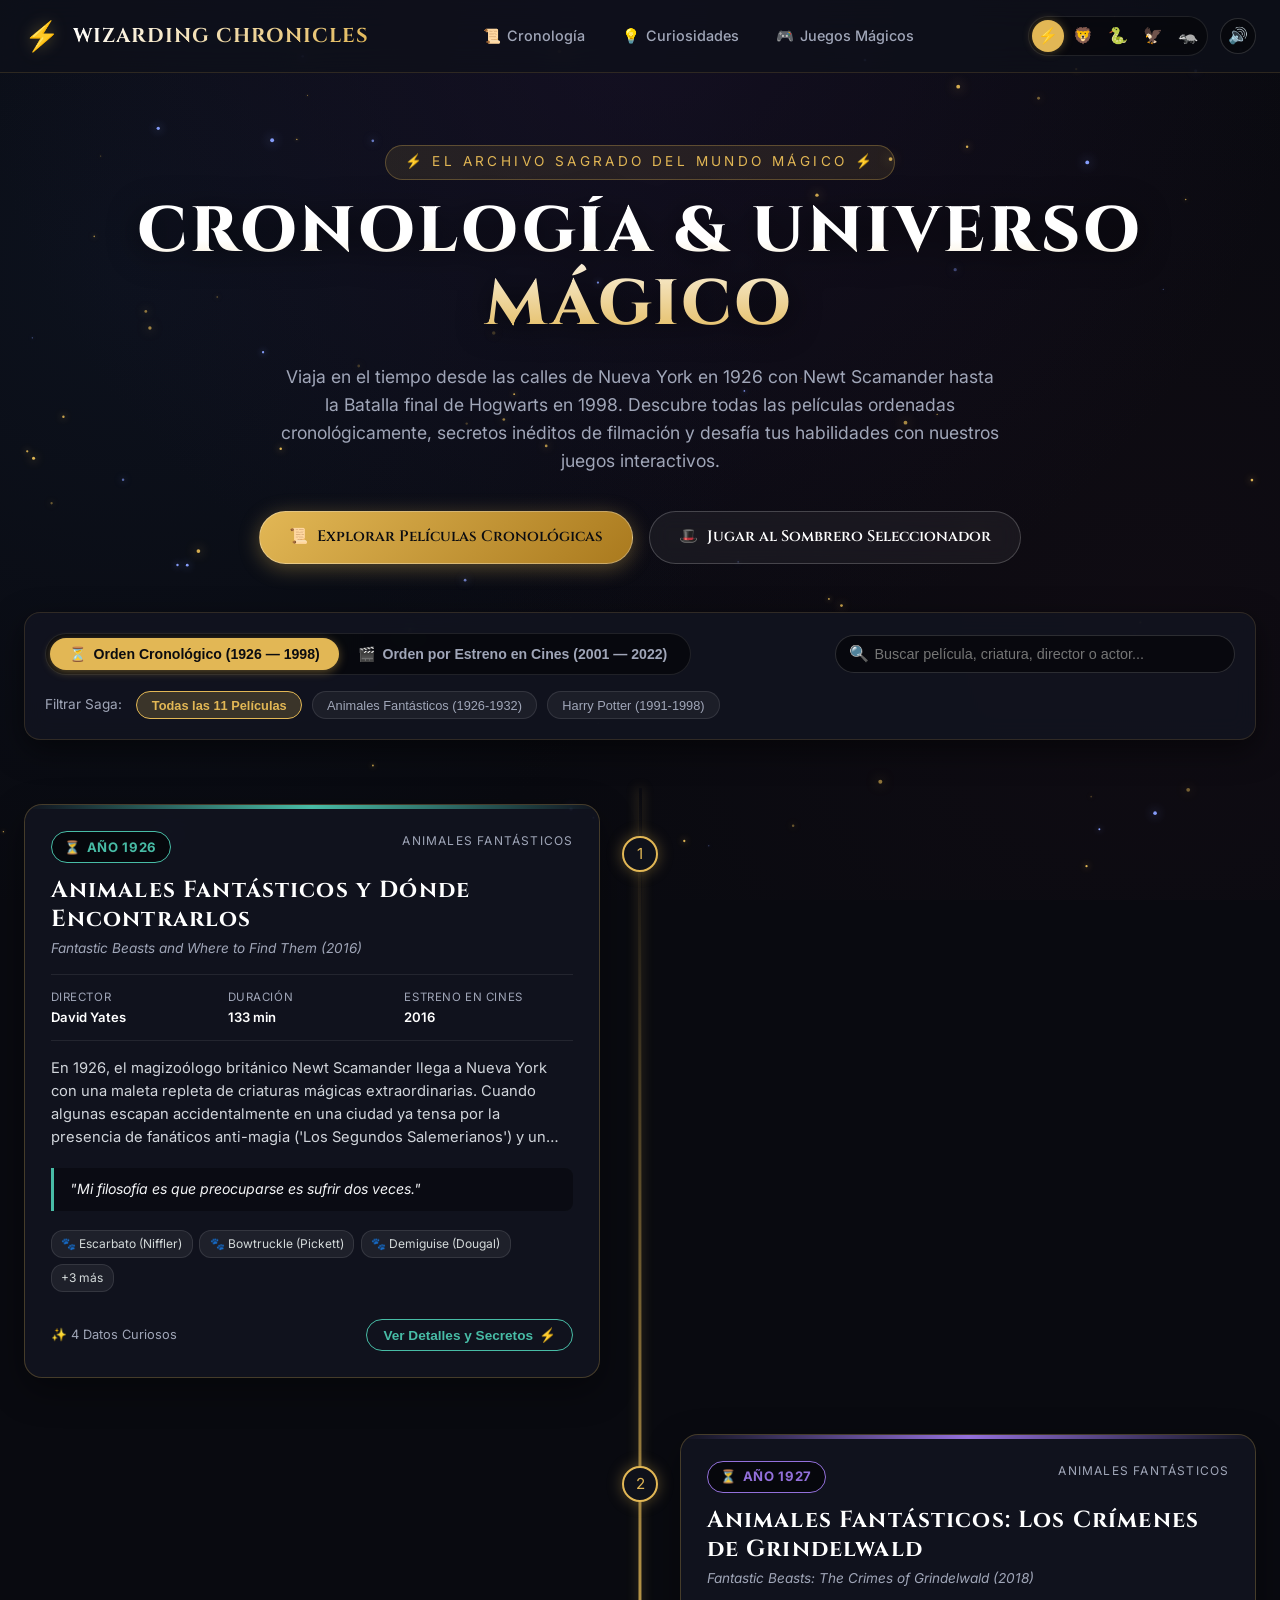
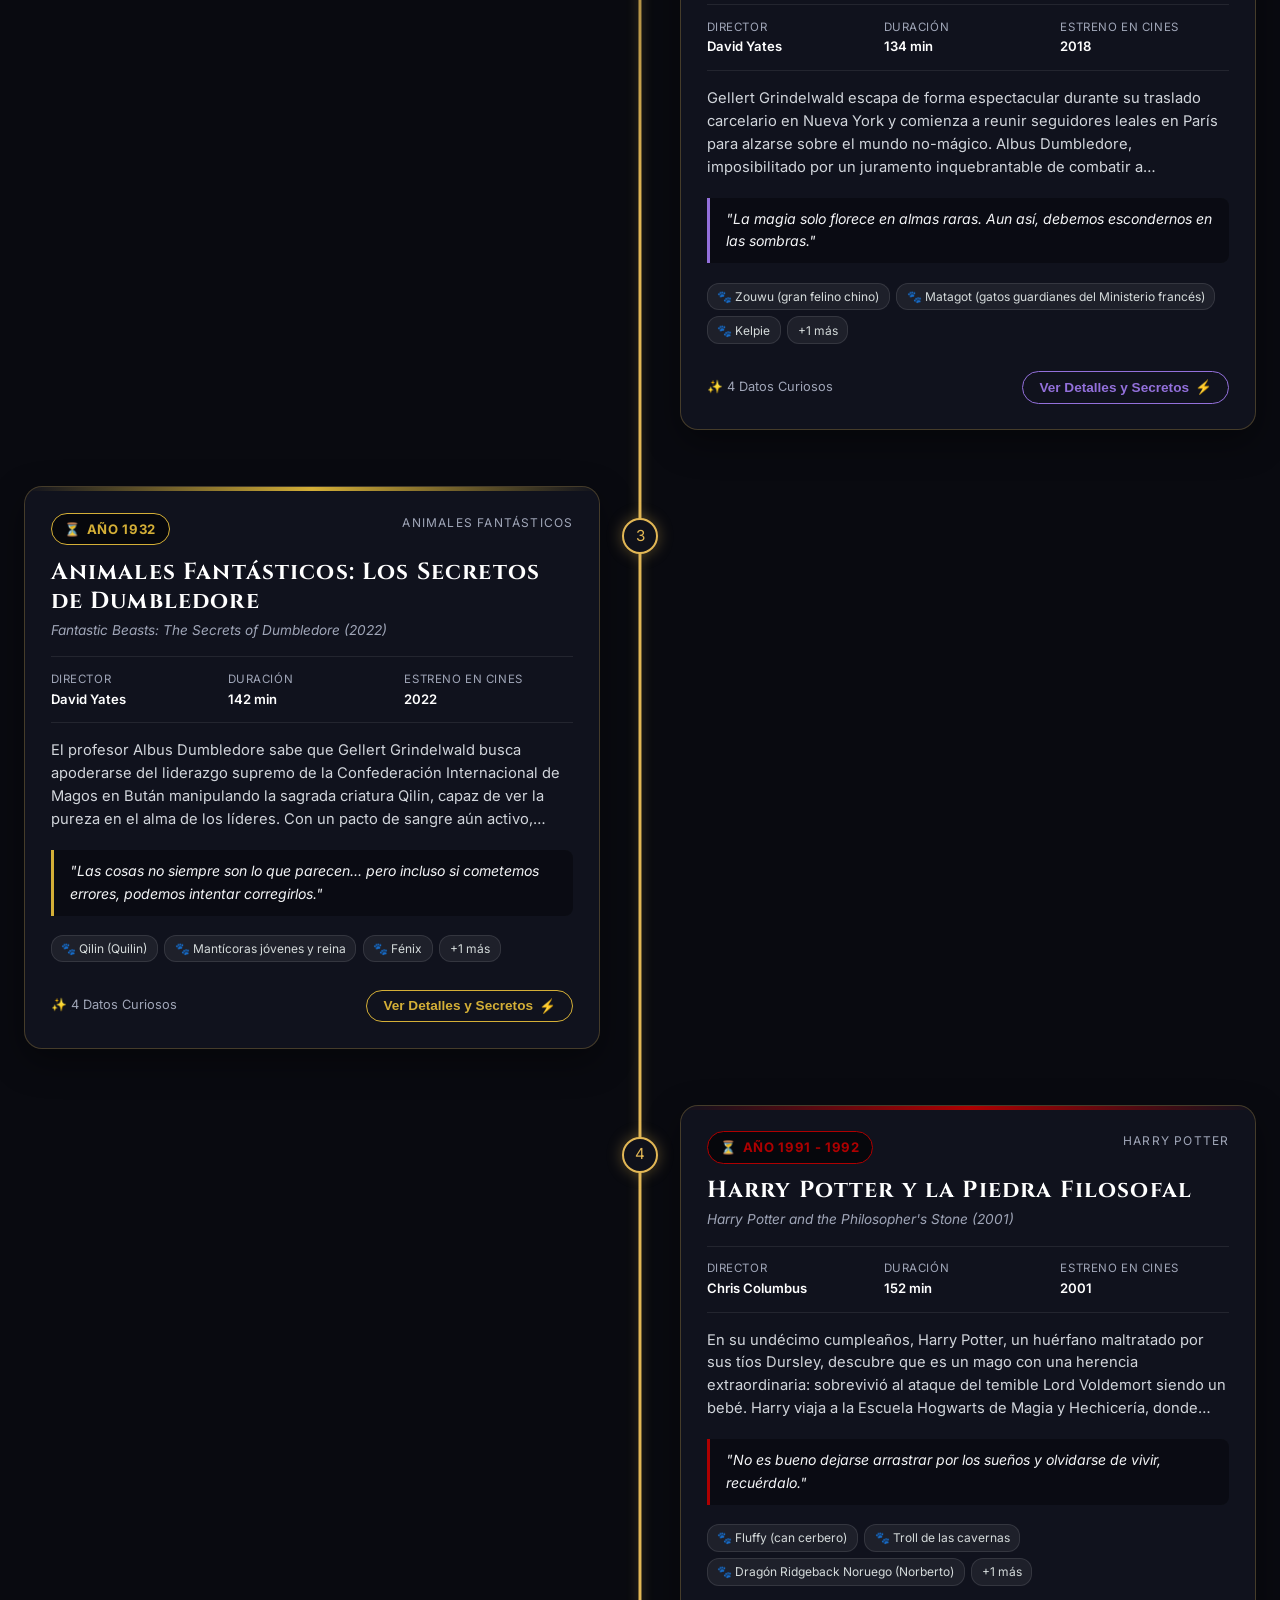
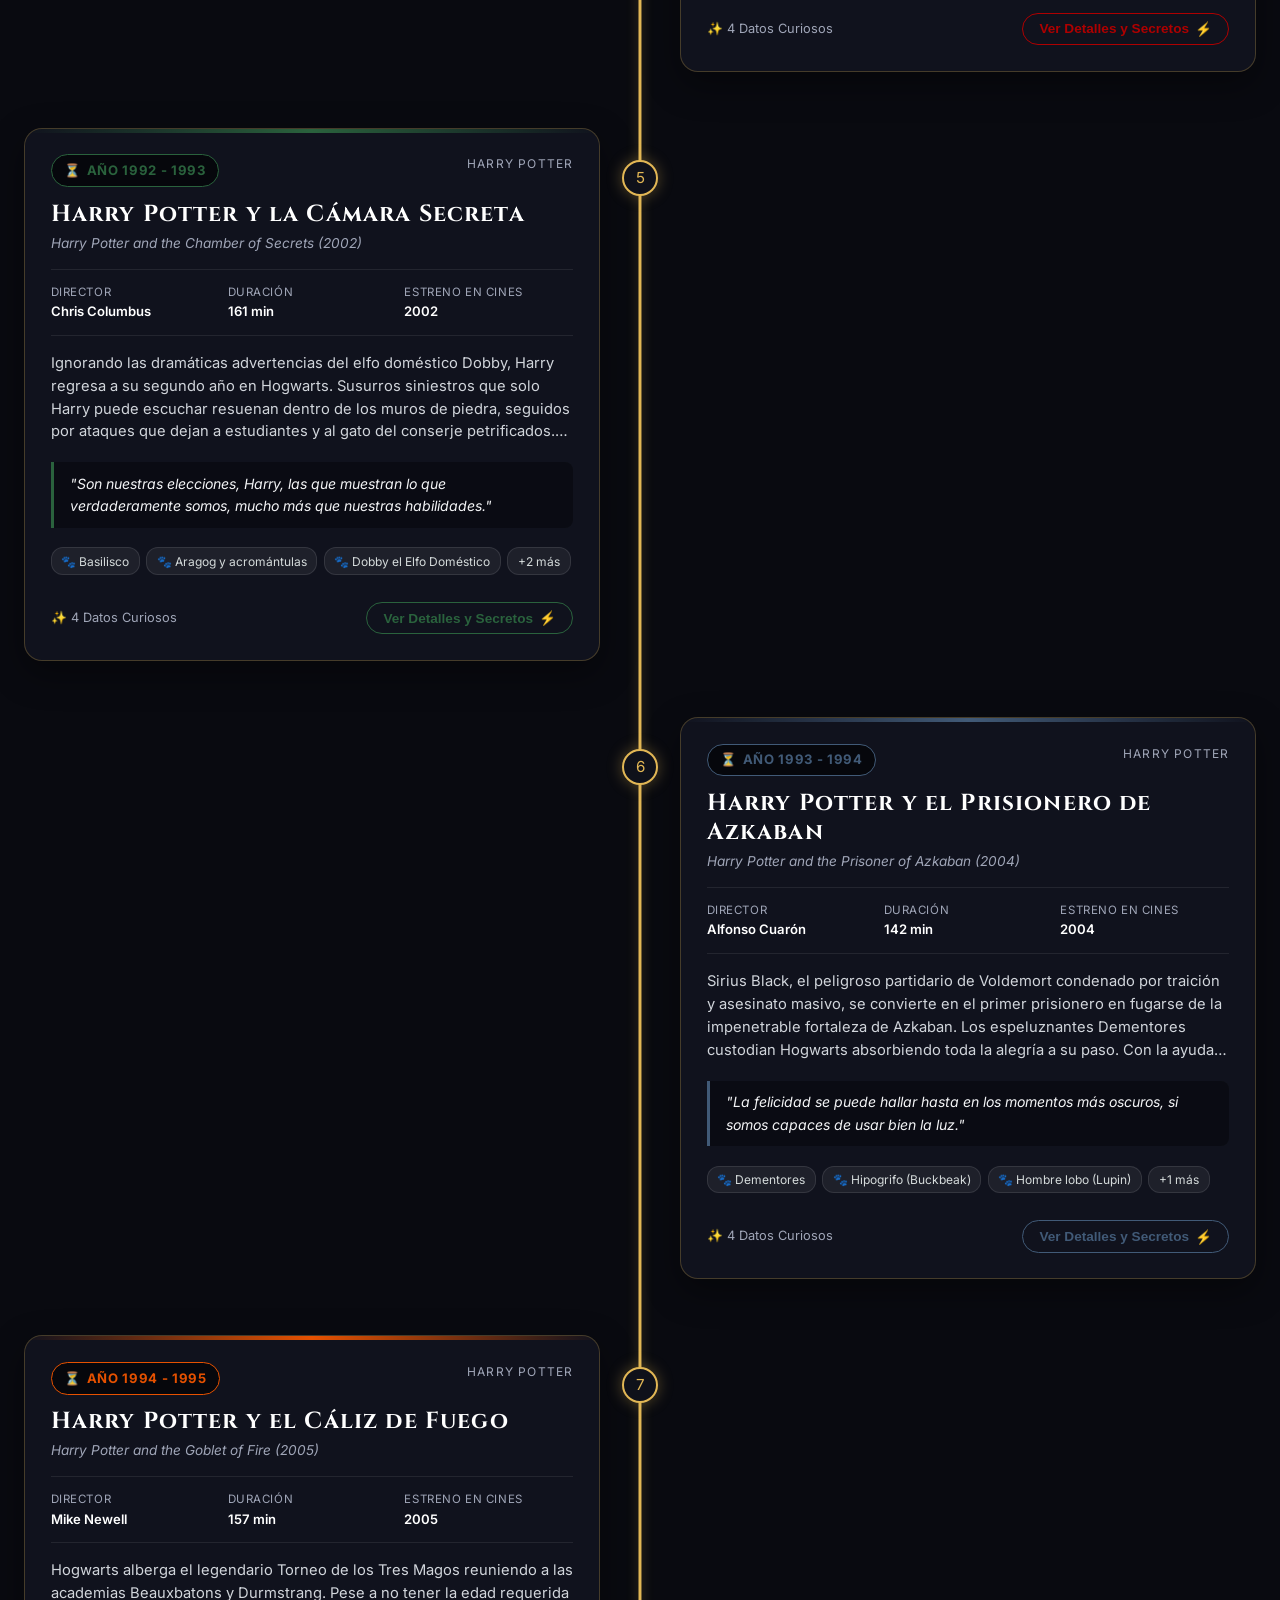
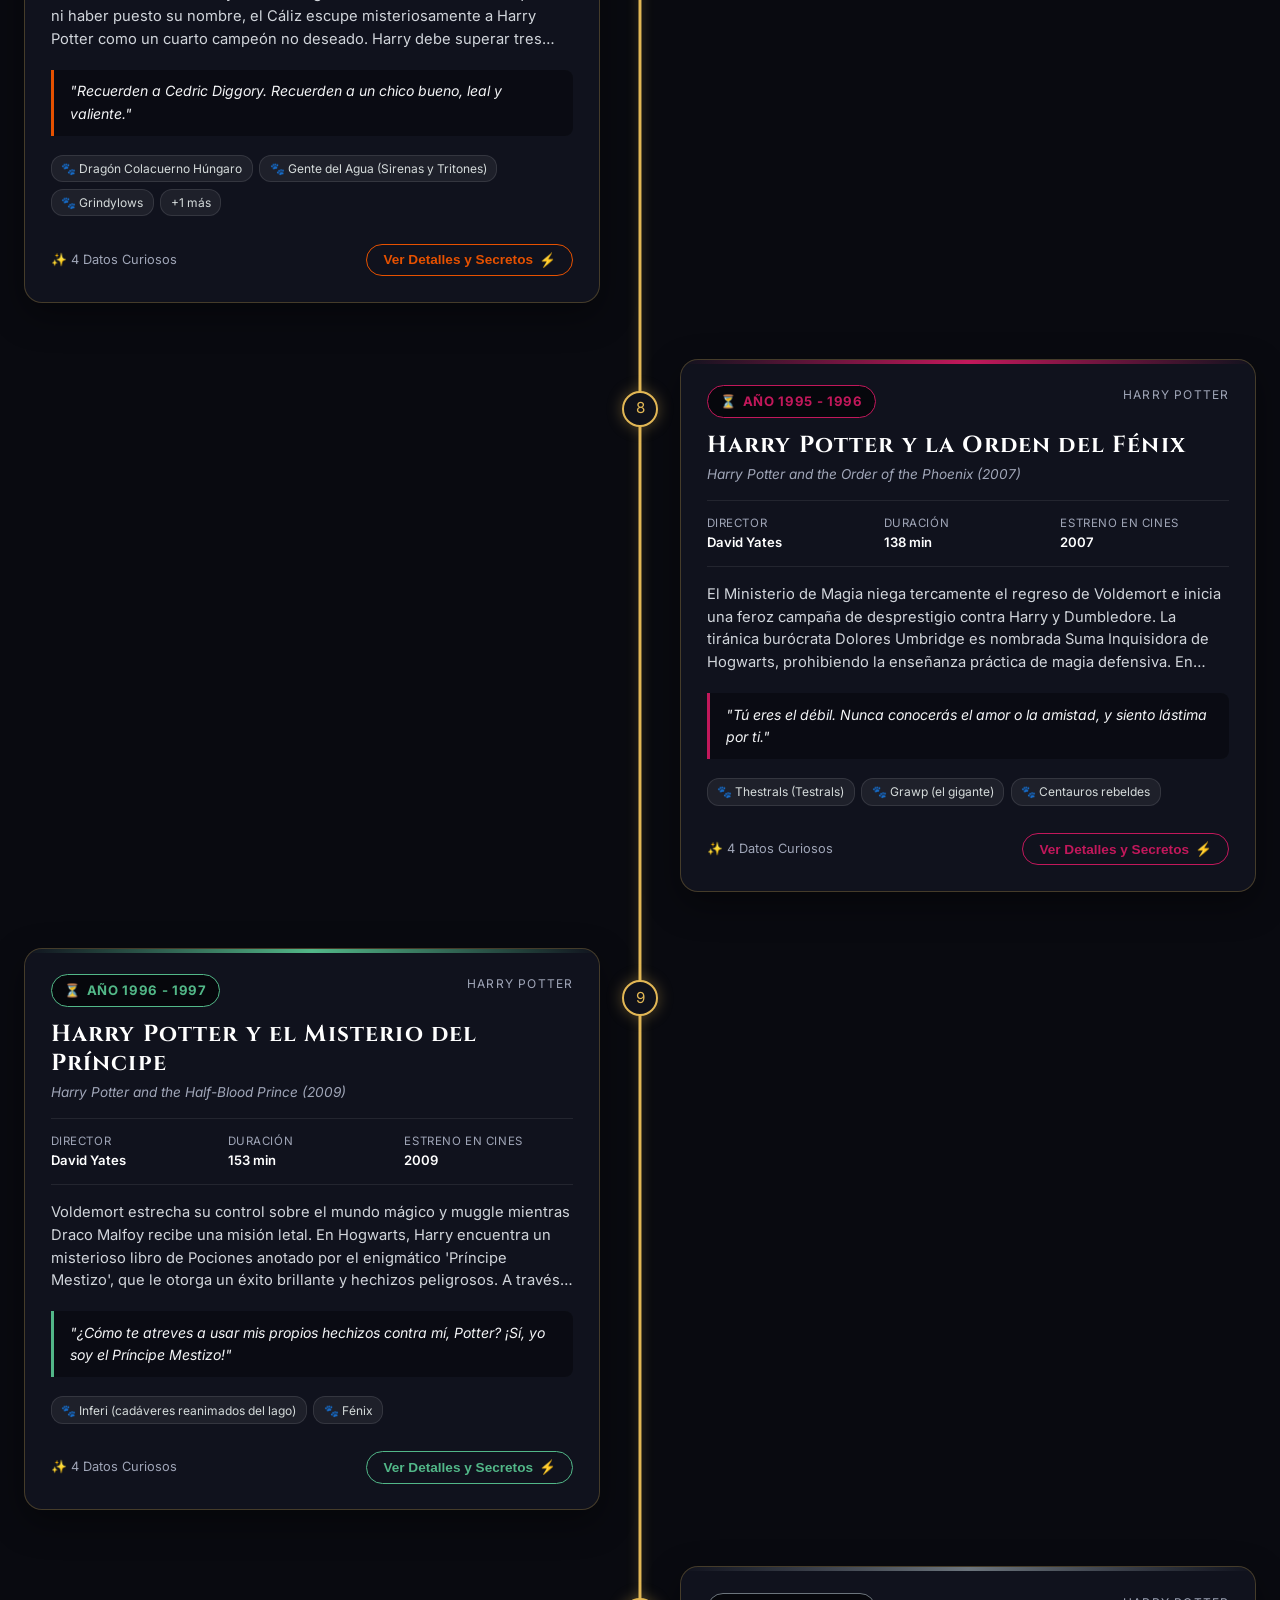
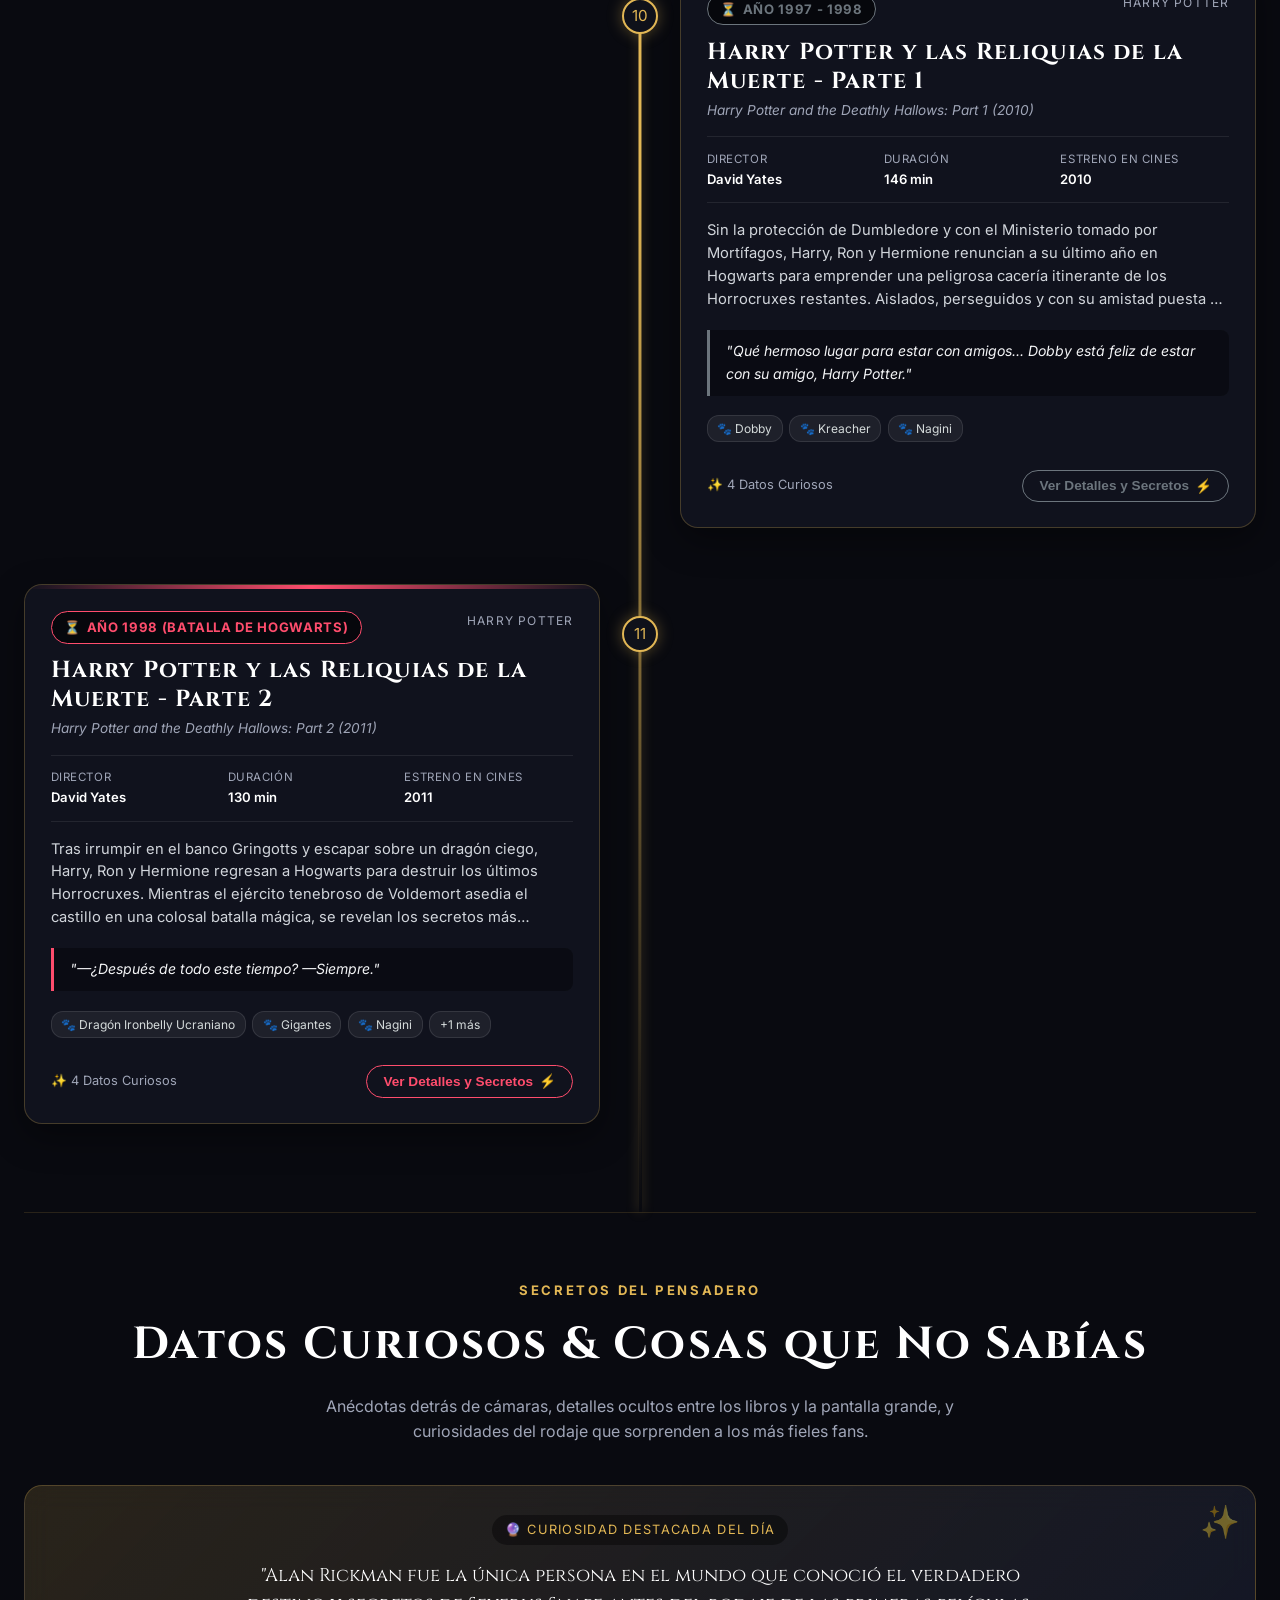
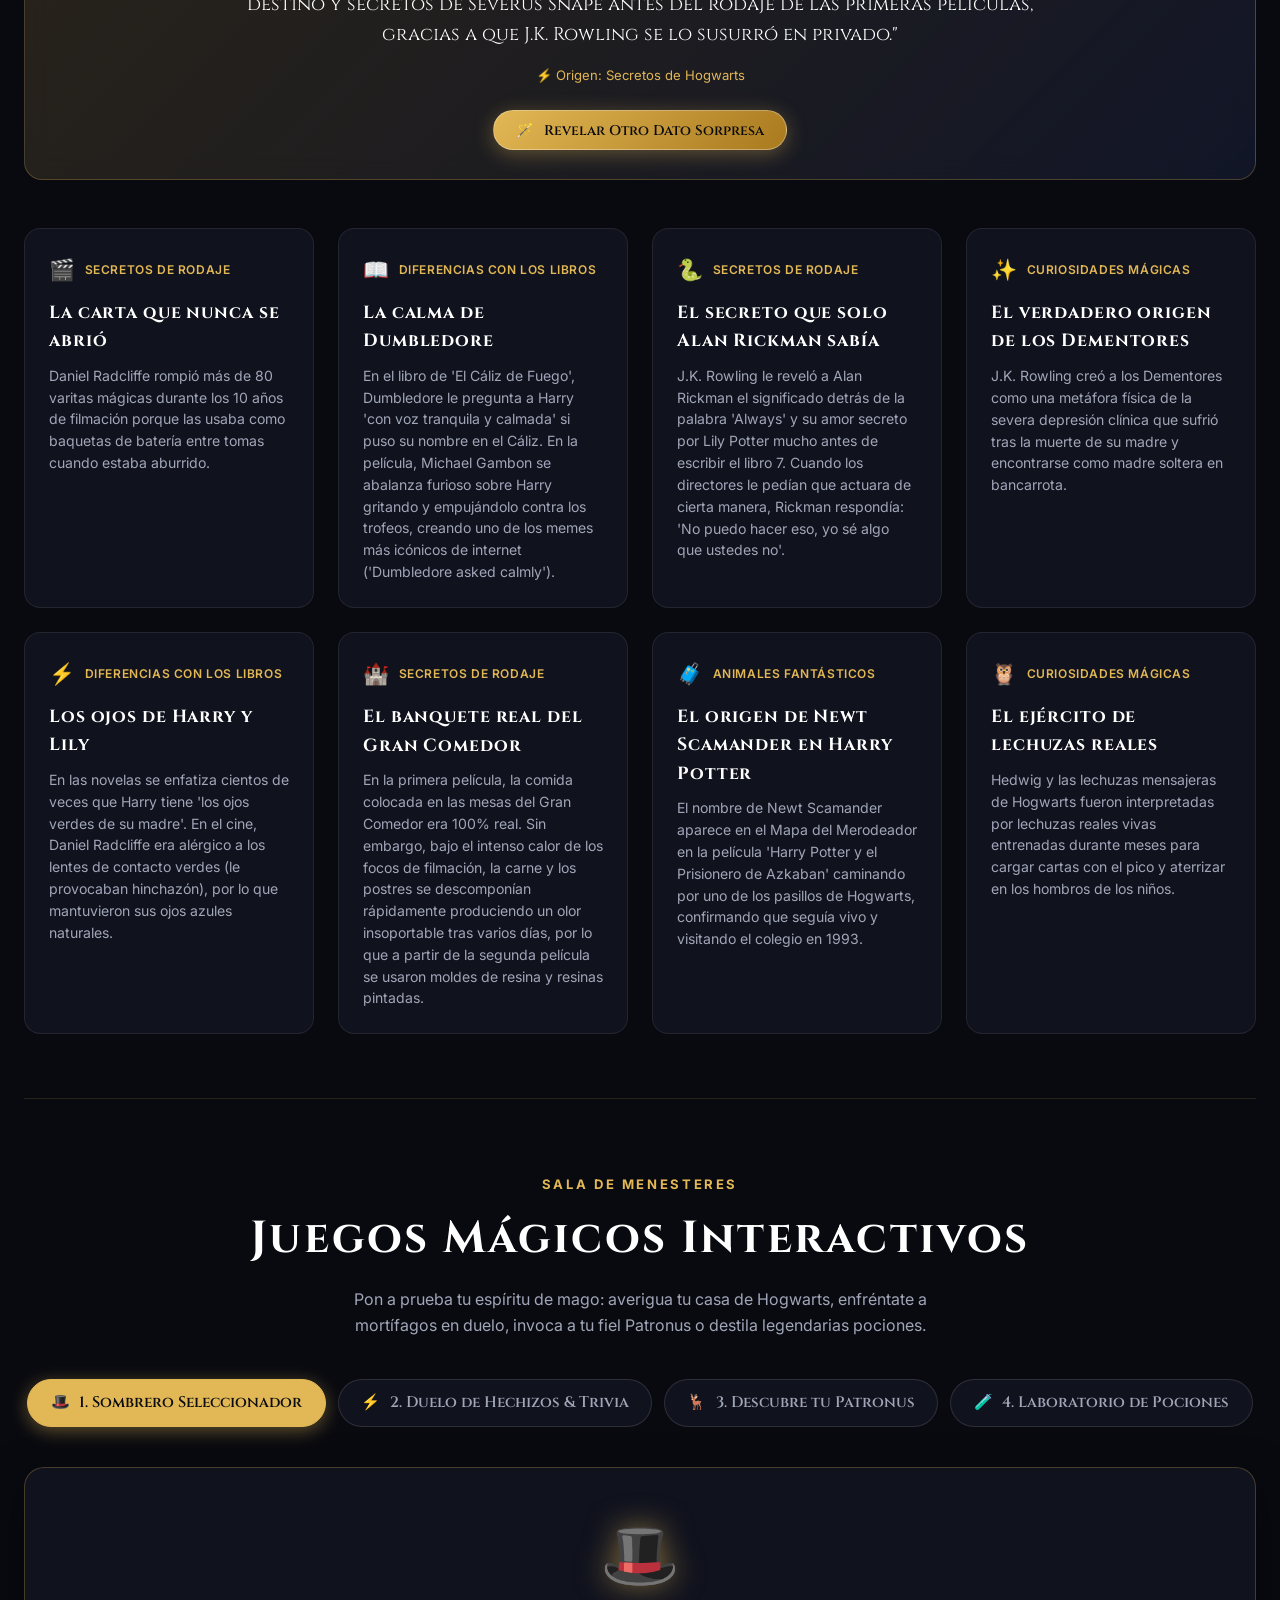
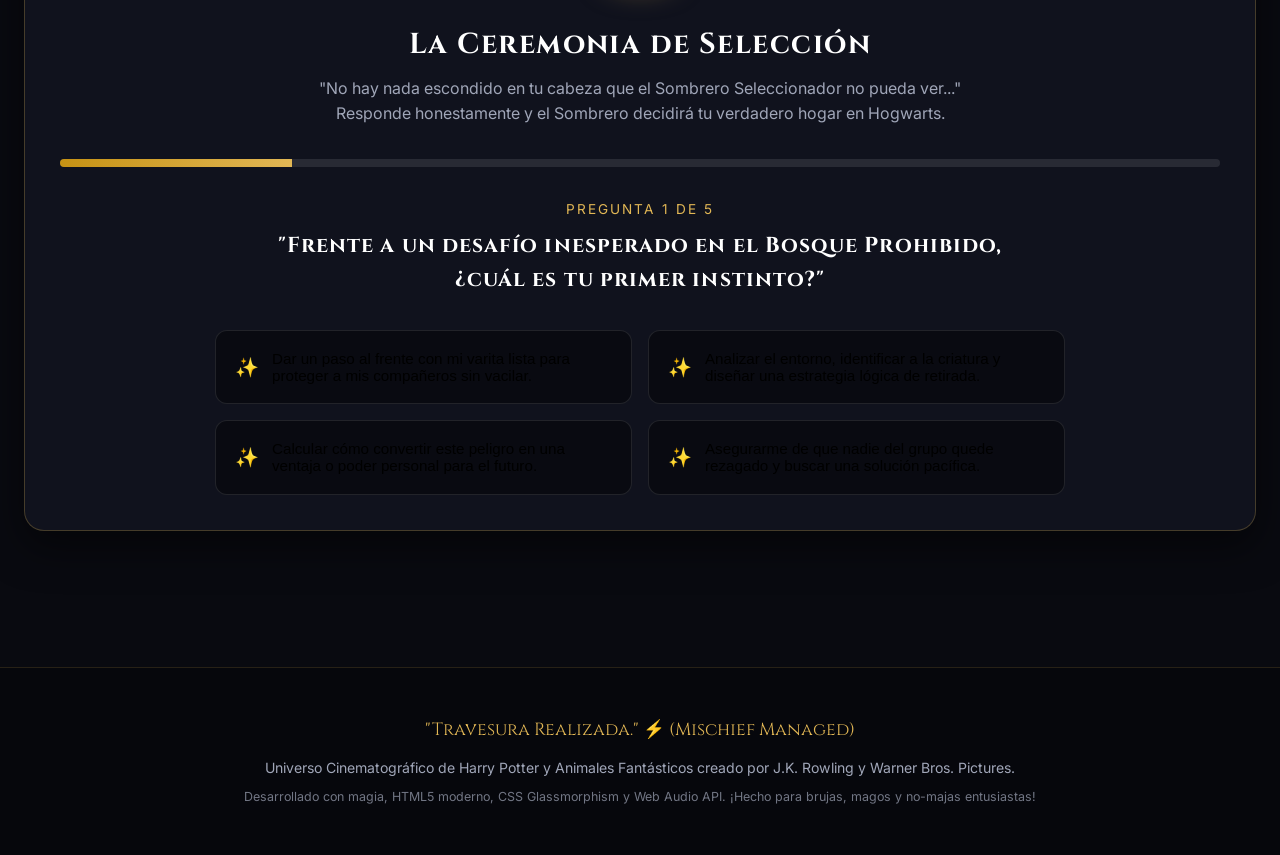
==== index.html.html @ 98332cd3 "Add files via upload" ====
<!DOCTYPE html>
<html lang="es">
<head>
  <meta charset="UTF-8">
  <meta name="viewport" content="width=device-width, initial-scale=1.0">
  <title>El Mundo Mágico | Cronología de Harry Potter y Animales Fantásticos</title>
  
  <!-- Google Fonts: Fuentes temáticas de Hogwarts y legibilidad moderna -->
  <link rel="preconnect" href="https://fonts.googleapis.com">
  <link rel="preconnect" href="https://fonts.gstatic.com" crossorigin>
  <link href="https://fonts.googleapis.com/css2?family=Cinzel+Decorative:wght@700;900&family=Cinzel:wght@600;700;800&family=Inter:wght@400;500;600;700&display=swap" rel="stylesheet">
  
  <!-- Estilos CSS -->
  <link rel="stylesheet" href="style.css">
  <link rel="icon" href="data:image/svg+xml,<svg xmlns=%22http://www.w3.org/2000/svg%22 viewBox=%220 0 100 100%22><text y=%22.9em%22 font-size=%2290%22>⚡</text></svg>">
</head>
<body>

  <!-- Canvas de estrellas y polvo de hadas luminoso -->
  <canvas id="magic-canvas"></canvas>

  <!-- Barra de Navegación y Encabezado Mágico -->
  <header class="site-header">
    <div class="header-inner">
      <a href="#hero" class="brand">
        <span class="brand-icon">⚡</span>
        <div>
          <span class="brand-title">WIZARDING CHRONICLES</span>
        </div>
      </a>

      <nav class="main-nav">
        <a href="#cronologia" class="nav-link"><span>📜</span> Cronología</a>
        <a href="#curiosidades" class="nav-link"><span>💡</span> Curiosidades</a>
        <a href="#juegos" class="nav-link"><span>🎮</span> Juegos Mágicos</a>
      </nav>

      <div class="header-controls">
        <!-- Selector Rápido de Casas de Hogwarts -->
        <div class="house-selector" title="Elige tu casa de Hogwarts para cambiar el tema">
          <button class="house-btn active" data-house-theme="default" onclick="applyHouseTheme('default')" title="Oro de Hogwarts">⚡</button>
          <button class="house-btn" data-house-theme="gryffindor" onclick="applyHouseTheme('gryffindor')" title="Gryffindor">🦁</button>
          <button class="house-btn" data-house-theme="slytherin" onclick="applyHouseTheme('slytherin')" title="Slytherin">🐍</button>
          <button class="house-btn" data-house-theme="ravenclaw" onclick="applyHouseTheme('ravenclaw')" title="Ravenclaw">🦅</button>
          <button class="house-btn" data-house-theme="hufflepuff" onclick="applyHouseTheme('hufflepuff')" title="Hufflepuff">🦡</button>
        </div>

        <!-- Botón de Audio Mágico -->
        <button id="sound-toggle-btn" class="btn-icon" title="Activar/Silenciar efectos sonoros mágicos">
          🔊
        </button>
      </div>
    </div>
  </header>

  <!-- Contenedor Principal de la Experiencia -->
  <main class="content-container">

    <!-- Sección Hero / Portada -->
    <section id="hero" class="hero-section">
      <span class="hero-subtitle">⚡ El Archivo Sagrado del Mundo Mágico ⚡</span>
      <h1 class="hero-title">CRONOLOGÍA & UNIVERSO MÁGICO</h1>
      <p class="hero-description">
        Viaja en el tiempo desde las calles de Nueva York en 1926 con Newt Scamander hasta la Batalla final de Hogwarts en 1998. Descubre todas las películas ordenadas cronológicamente, secretos inéditos de filmación y desafía tus habilidades con nuestros juegos interactivos.
      </p>
      <div class="hero-actions">
        <a href="#cronologia" class="btn-magic btn-magic-primary">
          <span>📜</span> Explorar Películas Cronológicas
        </a>
        <a href="#juegos" class="btn-magic btn-magic-secondary">
          <span>🎩</span> Jugar al Sombrero Seleccionador
        </a>
      </div>
    </section>

    <!-- Sección de Cronología de Películas -->
    <section id="cronologia" style="scroll-margin-top: 5rem;">
      
      <!-- Barra de Filtros y Modos de Ordenación -->
      <div class="timeline-controls-bar">
        <div class="controls-row-top">
          <!-- Toggle de Orden: Cronológico in-universe vs Año de estreno -->
          <div class="order-toggle-group">
            <button class="toggle-pill active" data-order="chronological">
              <span>⏳</span> Orden Cronológico (1926 — 1998)
            </button>
            <button class="toggle-pill" data-order="release">
              <span>🎬</span> Orden por Estreno en Cines (2001 — 2022)
            </button>
          </div>

          <!-- Buscador en tiempo real -->
          <div class="search-box-wrapper">
            <span class="search-icon">🔍</span>
            <input 
              type="text" 
              id="search-movie-input" 
              class="search-input" 
              placeholder="Buscar película, criatura, director o actor..."
            >
          </div>
        </div>

        <!-- Chips de Filtro por Saga -->
        <div class="filter-tags-row">
          <span style="font-size: 0.85rem; color: var(--text-muted); margin-right: 0.3rem;">Filtrar Saga:</span>
          <button class="filter-chip active" data-saga="all">Todas las 11 Películas</button>
          <button class="filter-chip" data-saga="fantastic-beasts">Animales Fantásticos (1926-1932)</button>
          <button class="filter-chip" data-saga="harry-potter">Harry Potter (1991-1998)</button>
        </div>
      </div>

      <!-- Contenedor dinámico de la línea de tiempo -->
      <div id="timeline-container">
        <!-- Generado dinámicamente con JavaScript desde data.js -->
      </div>
    </section>

    <!-- Sección de Curiosidades y Datos Interesantes -->
    <section id="curiosidades" class="trivia-section" style="scroll-margin-top: 5rem;">
      <div class="section-header">
        <span class="section-tag">Secretos del Pensadero</span>
        <h2 class="section-title">Datos Curiosos & Cosas que No Sabías</h2>
        <p class="section-desc">
          Anécdotas detrás de cámaras, detalles ocultos entre los libros y la pantalla grande, y curiosidades del rodaje que sorprenden a los más fieles fans.
        </p>
      </div>

      <!-- Banner de Dato Aleatorio con botón de hechizo -->
      <div class="random-fact-banner">
        <span class="fact-sparkles">✨</span>
        <span class="fact-title-badge">🔮 Curiosidad Destacada del Día</span>
        <p id="random-fact-text" class="fact-text">
          "Alan Rickman fue la única persona en el mundo que conoció el verdadero destino y secretos de Severus Snape antes del rodaje de las primeras películas, gracias a que J.K. Rowling se lo susurró en privado."
        </p>
        <span id="random-fact-source" style="font-size: 0.82rem; color: var(--primary-gold);">
          ⚡ Origen: Secretos de Hogwarts
        </span>
        <button class="btn-magic btn-magic-primary" onclick="showRandomFact()" style="margin-top: 0.5rem; font-size: 0.88rem; padding: 0.6rem 1.4rem;">
          <span>🪄</span> Revelar Otro Dato Sorpresa
        </button>
      </div>

      <!-- Grid de tarjetas de trivia por categorías -->
      <div id="trivia-grid-container" class="trivia-grid">
        <!-- Renderizado dinámicamente por script.js -->
      </div>
    </section>

    <!-- Sección de Juegos Interactivos (Games Hub) -->
    <section id="juegos" class="games-section" style="scroll-margin-top: 5rem;">
      <div class="section-header">
        <span class="section-tag">Sala de Menesteres</span>
        <h2 class="section-title">Juegos Mágicos Interactivos</h2>
        <p class="section-desc">
          Pon a prueba tu espíritu de mago: averigua tu casa de Hogwarts, enfréntate a mortífagos en duelo, invoca a tu fiel Patronus o destila legendarias pociones.
        </p>
      </div>

      <!-- Selector de Juegos -->
      <div class="games-nav">
        <button class="game-tab-btn active" data-game="sorting" onclick="switchGameTab('sorting')">
          <span>🎩</span> 1. Sombrero Seleccionador
        </button>
        <button class="game-tab-btn" data-game="duel" onclick="switchGameTab('duel')">
          <span>⚡</span> 2. Duelo de Hechizos & Trivia
        </button>
        <button class="game-tab-btn" data-game="patronus" onclick="switchGameTab('patronus')">
          <span>🦌</span> 3. Descubre tu Patronus
        </button>
        <button class="game-tab-btn" data-game="potions" onclick="switchGameTab('potions')">
          <span>🧪</span> 4. Laboratorio de Pociones
        </button>
      </div>

      <!-- PANEL 1: Sombrero Seleccionador -->
      <div id="game-panel-sorting" class="game-container active">
        <div class="hat-game-intro">
          <div class="hat-icon-large">🎩</div>
          <h3 style="font-family: var(--font-serif); font-size: 1.8rem; margin-bottom: 0.5rem;">
            La Ceremonia de Selección
          </h3>
          <p style="color: var(--text-muted); margin-bottom: 2rem;">
            "No hay nada escondido en tu cabeza que el Sombrero Seleccionador no pueda ver..." Responde honestamente y el Sombrero decidirá tu verdadero hogar en Hogwarts.
          </p>
        </div>
        
        <div id="sorting-game-content">
          <!-- Renderizado por script.js -->
        </div>
      </div>

      <!-- PANEL 2: Duelo de Hechizos & Trivia -->
      <div id="game-panel-duel" class="game-container">
        <div style="text-align: center; margin-bottom: 1.5rem;">
          <h3 style="font-family: var(--font-serif); font-size: 1.8rem; margin-bottom: 0.3rem;">
            ⚔️ Club de Duelo Mágico
          </h3>
          <p style="color: var(--text-muted); font-size: 0.95rem;">
            Responde con el encantamiento o saber exacto para lanzar un hechizo y reducir la energía vital del mortífago antes de que él rompa tu escudo.
          </p>
        </div>

        <div id="duel-game-content">
          <!-- Renderizado por script.js -->
        </div>
      </div>

      <!-- PANEL 3: Descubre tu Patronus -->
      <div id="game-panel-patronus" class="game-container">
        <div class="patronus-game-wrap">
          <h3 style="font-family: var(--font-serif); font-size: 1.8rem; margin-bottom: 0.3rem;">
            ✨ El Encantamiento Patronus
          </h3>
          <p style="color: var(--text-muted); font-size: 0.95rem;">
            El encantamiento defensivo más avanzado y puro contra las sombras. Cierra los ojos, concéntrate en tu memoria más luminosa y haz clic para conjurar.
          </p>

          <div id="patronus-orb" class="patronus-orb-glow">
            🦌
          </div>

          <button id="patronus-cast-btn" class="btn-magic btn-magic-primary" onclick="invokePatronus()" style="font-size: 1rem; padding: 0.8rem 2rem;">
            🪄 ¡Expecto Patronum!
          </button>

          <div id="patronus-result" class="patronus-result-card">
            <!-- Revelado dinámicamente con animación -->
          </div>
        </div>
      </div>

      <!-- PANEL 4: Laboratorio de Pociones -->
      <div id="game-panel-potions" class="game-container">
        <div class="potions-lab">
          <div style="text-align: center; margin-bottom: 1.5rem;">
            <h3 style="font-family: var(--font-serif); font-size: 1.8rem; margin-bottom: 0.3rem;">
              🧪 Las Mazmorras de Pociones
            </h3>
            <p style="color: var(--text-muted); font-size: 0.95rem;">
              "Puedo enseñarles a embotellar la fama, destilar la gloria y hasta ponerle una traba a la muerte..." Elige una receta y prepara la mezcla siguiendo los pasos al pie de la letra.
            </p>
          </div>

          <!-- Selector de Recetas -->
          <div style="display: flex; justify-content: center; gap: 0.6rem; flex-wrap: wrap; margin-bottom: 1.5rem;">
            <button class="filter-chip active" onclick="selectPotionRecipe('felix-felicis')">✨ Felix Felicis</button>
            <button class="filter-chip" onclick="selectPotionRecipe('polijugos')">🧪 Poción Multijugos</button>
            <button class="filter-chip" onclick="selectPotionRecipe('amortentia')">💖 Amortentia</button>
          </div>

          <!-- Caldero visual y estado -->
          <div class="cauldron-stage">
            <h4 id="potion-recipe-name" style="font-family: var(--font-serif); color: var(--primary-gold); margin-bottom: 0.8rem;">
              Felix Felicis (Avanzado)
            </h4>
            
            <div class="cauldron-graphic">
              <div id="cauldron-liquid" class="cauldron-liquid"></div>
              <div class="cauldron-bubbles">🫧 🫧</div>
            </div>

            <div id="potion-step-text" style="margin-top: 1.2rem; font-size: 1rem; text-align: center; max-width: 650px; background: rgba(0,0,0,0.4); padding: 0.8rem 1.4rem; border-radius: 10px; border: 1px solid rgba(255,255,255,0.1);">
              <!-- Instrucción actual -->
            </div>
          </div>

          <!-- Estante de Ingredientes y Acciones -->
          <div style="margin-top: 2rem;">
            <span style="font-size: 0.8rem; text-transform: uppercase; color: var(--primary-gold); letter-spacing: 0.1em; display: block; text-align: center;">
              Estante de Ingredientes y Manipulación de Varita
            </span>
            <div class="potions-controls">
              <button class="potion-action-btn" onclick="performPotionAction('ingredient', 'rocio-luna')">
                <span class="btn-emoji">💧</span>
                <span>Rocío de Luna</span>
              </button>
              <button class="potion-action-btn" onclick="performPotionAction('ingredient', 'huevo-ashwinder')">
                <span class="btn-emoji">🥚</span>
                <span>Huevo de Ashwinder</span>
              </button>
              <button class="potion-action-btn" onclick="performPotionAction('ingredient', 'crisopos')">
                <span class="btn-emoji">🪲</span>
                <span>Crisopos Fermentados</span>
              </button>
              <button class="potion-action-btn" onclick="performPotionAction('ingredient', 'piel-serpiente')">
                <span class="btn-emoji">🐍</span>
                <span>Piel de Boomslang</span>
              </button>
              <button class="potion-action-btn" onclick="performPotionAction('ingredient', 'cabello')">
                <span class="btn-emoji">💇</span>
                <span>Muestra de Cabello</span>
              </button>
              <button class="potion-action-btn" onclick="performPotionAction('ingredient', 'petalos-rosa')">
                <span class="btn-emoji">🌹</span>
                <span>Pétalos Nocturnos</span>
              </button>
              <button class="potion-action-btn" onclick="performPotionAction('ingredient', 'polvo-perla')">
                <span class="btn-emoji">⚪</span>
                <span>Polvo de Perla</span>
              </button>
              <button class="potion-action-btn" onclick="performPotionAction('action', 'remover-horario')">
                <span class="btn-emoji">🔄</span>
                <span>Remover Horario</span>
              </button>
              <button class="potion-action-btn" onclick="performPotionAction('action', 'remover-antihorario')">
                <span class="btn-emoji">🔃</span>
                <span>Remover Antihorario</span>
              </button>
              <button class="potion-action-btn" onclick="performPotionAction('action', 'reposar')">
                <span class="btn-emoji">⏳</span>
                <span>Dejar Reposar</span>
              </button>
            </div>
          </div>
        </div>
      </div>

    </section>

  </main>

  <!-- Modal Inmersivo de Detalles de Película -->
  <div id="movie-modal" class="magic-modal-backdrop">
    <div class="magic-modal">
      <button class="modal-close-btn" onclick="closeMovieModal()" title="Cerrar ventana">✕</button>
      <div id="modal-body-content">
        <!-- Renderizado dinámicamente con JavaScript -->
      </div>
    </div>
  </div>

  <!-- Toast de Notificaciones Mágicas -->
  <div id="magic-toast">⚡ Notificación mágica</div>

  <!-- Pie de Página -->
  <footer class="site-footer">
    <p class="footer-quote">"Travesura Realizada." ⚡ (Mischief Managed)</p>
    <p style="margin-bottom: 0.5rem;">
      Universo Cinematográfico de Harry Potter y Animales Fantásticos creado por J.K. Rowling y Warner Bros. Pictures.
    </p>
    <p style="font-size: 0.78rem; opacity: 0.7;">
      Desarrollado con magia, HTML5 moderno, CSS Glassmorphism y Web Audio API. ¡Hecho para brujas, magos y no-majas entusiastas!
    </p>
  </footer>

  <!-- Scripts: Primero los datos, luego la lógica interactiva -->
  <script src="data.js"></script>
  <script src="script.js"></script>
</body>
</html>
---- style.css ----
/* ==========================================================================
   WIZARDING WORLD CHRONOLOGY & INTERACTIVE HUB - ESTILOS
   ========================================================================== */

:root {
  --primary-gold: #e2b755;
  --secondary-gold: #c69214;
  --dark-bg: #090a10;
  --card-bg: rgba(18, 20, 32, 0.85);
  --card-border: rgba(226, 183, 85, 0.25);
  --card-hover-border: rgba(226, 183, 85, 0.7);
  --text-main: #f0f2f5;
  --text-muted: #a0a6b8;
  --accent-color: #e2b755;
  --accent-glow: rgba(226, 183, 85, 0.35);
  --font-serif: 'Cinzel', Georgia, serif;
  --font-decorative: 'Cinzel Decorative', Georgia, serif;
  --font-sans: 'Inter', -apple-system, BlinkMacSystemFont, 'Segoe UI', Roboto, sans-serif;
  --transition-smooth: all 0.3s cubic-bezier(0.25, 0.8, 0.25, 1);
  --glass-bg: rgba(14, 16, 26, 0.75);
  --glass-border: 1px solid rgba(226, 183, 85, 0.15);
}

/* Temas de las Casas de Hogwarts */
body[data-house="gryffindor"] {
  --accent-color: #d32f2f;
  --accent-glow: rgba(211, 47, 47, 0.45);
  --card-border: rgba(211, 47, 47, 0.35);
  --card-hover-border: #f59e0b;
}

body[data-house="slytherin"] {
  --accent-color: #10b981;
  --accent-glow: rgba(16, 185, 129, 0.45);
  --card-border: rgba(16, 185, 129, 0.35);
  --card-hover-border: #34d399;
}

body[data-house="ravenclaw"] {
  --accent-color: #38bdf8;
  --accent-glow: rgba(56, 189, 248, 0.45);
  --card-border: rgba(56, 189, 248, 0.35);
  --card-hover-border: #93c5fd;
}

body[data-house="hufflepuff"] {
  --accent-color: #fbbf24;
  --accent-glow: rgba(251, 191, 36, 0.45);
  --card-border: rgba(251, 191, 36, 0.35);
  --card-hover-border: #fef08a;
}

/* Reset y Base */
* {
  box-sizing: border-box;
  margin: 0;
  padding: 0;
}

html {
  scroll-behavior: smooth;
}

body {
  background-color: var(--dark-bg);
  color: var(--text-main);
  font-family: var(--font-sans);
  line-height: 1.6;
  min-height: 100vh;
  overflow-x: hidden;
  position: relative;
  background-image: 
    radial-gradient(circle at 50% 0%, rgba(30, 20, 50, 0.5) 0%, transparent 60%),
    radial-gradient(circle at 10% 30%, rgba(20, 35, 60, 0.3) 0%, transparent 50%),
    radial-gradient(circle at 90% 70%, rgba(30, 15, 25, 0.3) 0%, transparent 50%);
  background-attachment: fixed;
}

/* Canvas de estrellas y magia de fondo */
#magic-canvas {
  position: fixed;
  top: 0;
  left: 0;
  width: 100%;
  height: 100%;
  pointer-events: none;
  z-index: 0;
}

.content-container {
  position: relative;
  z-index: 1;
  max-width: 1280px;
  margin: 0 auto;
  padding: 0 1.5rem 4rem 1.5rem;
}

/* Tipografía */
h1, h2, h3, h4, .brand-title, .section-title {
  font-family: var(--font-serif);
  letter-spacing: 0.05em;
  color: #fff;
}

.font-decorative {
  font-family: var(--font-decorative);
}

/* Header & Barra Superior */
.site-header {
  position: sticky;
  top: 0;
  z-index: 100;
  backdrop-filter: blur(16px);
  -webkit-backdrop-filter: blur(16px);
  background: var(--glass-bg);
  border-bottom: var(--glass-border);
  transition: var(--transition-smooth);
}

.header-inner {
  max-width: 1280px;
  margin: 0 auto;
  padding: 0.8rem 1.5rem;
  display: flex;
  align-items: center;
  justify-content: space-between;
  flex-wrap: wrap;
  gap: 1rem;
}

.brand {
  display: flex;
  align-items: center;
  gap: 0.8rem;
  text-decoration: none;
  color: var(--primary-gold);
}

.brand-icon {
  font-size: 1.8rem;
  filter: drop-shadow(0 0 8px var(--accent-glow));
  animation: floatWand 3s ease-in-out infinite alternate;
}

@keyframes floatWand {
  0% { transform: translateY(0) rotate(0deg); }
  100% { transform: translateY(-3px) rotate(6deg); }
}

.brand-title {
  font-size: 1.25rem;
  font-weight: 700;
  background: linear-gradient(135deg, #fff 0%, var(--primary-gold) 100%);
  -webkit-background-clip: text;
  -webkit-text-fill-color: transparent;
}

.main-nav {
  display: flex;
  align-items: center;
  gap: 0.5rem;
  flex-wrap: wrap;
}

.nav-link {
  color: var(--text-muted);
  text-decoration: none;
  padding: 0.5rem 0.9rem;
  border-radius: 8px;
  font-size: 0.9rem;
  font-weight: 500;
  transition: var(--transition-smooth);
  display: inline-flex;
  align-items: center;
  gap: 0.4rem;
}

.nav-link:hover, .nav-link.active {
  color: #fff;
  background: rgba(226, 183, 85, 0.15);
  border-color: var(--card-border);
}

.header-controls {
  display: flex;
  align-items: center;
  gap: 0.75rem;
}

/* Selector de Casas */
.house-selector {
  display: flex;
  background: rgba(0, 0, 0, 0.4);
  border: 1px solid rgba(255, 255, 255, 0.1);
  border-radius: 30px;
  padding: 3px;
  gap: 3px;
}

.house-btn {
  background: transparent;
  border: none;
  color: var(--text-muted);
  width: 32px;
  height: 32px;
  border-radius: 50%;
  cursor: pointer;
  display: flex;
  align-items: center;
  justify-content: center;
  font-size: 1rem;
  transition: var(--transition-smooth);
  position: relative;
}

.house-btn:hover {
  transform: scale(1.15);
}

.house-btn.active {
  background: var(--accent-color);
  color: #fff;
  box-shadow: 0 0 10px var(--accent-glow);
}

.btn-icon {
  background: rgba(0, 0, 0, 0.4);
  border: 1px solid rgba(255, 255, 255, 0.15);
  color: var(--primary-gold);
  width: 36px;
  height: 36px;
  border-radius: 50%;
  display: inline-flex;
  align-items: center;
  justify-content: center;
  cursor: pointer;
  transition: var(--transition-smooth);
  font-size: 1rem;
}

.btn-icon:hover {
  border-color: var(--primary-gold);
  box-shadow: 0 0 8px var(--accent-glow);
  transform: scale(1.05);
}

/* Hero Section */
.hero-section {
  text-align: center;
  padding: 4.5rem 1rem 3rem 1rem;
  position: relative;
}

.hero-subtitle {
  display: inline-block;
  font-size: 0.85rem;
  text-transform: uppercase;
  letter-spacing: 0.25em;
  color: var(--primary-gold);
  margin-bottom: 1rem;
  padding: 0.35rem 1.2rem;
  background: rgba(226, 183, 85, 0.1);
  border: 1px solid rgba(226, 183, 85, 0.3);
  border-radius: 30px;
}

.hero-title {
  font-size: clamp(2.2rem, 5vw, 4rem);
  font-weight: 800;
  line-height: 1.15;
  margin-bottom: 1.25rem;
  background: linear-gradient(180deg, #ffffff 30%, #e2b755 100%);
  -webkit-background-clip: text;
  -webkit-text-fill-color: transparent;
  filter: drop-shadow(0 4px 15px rgba(0,0,0,0.7));
}

.hero-description {
  max-width: 720px;
  margin: 0 auto 2.2rem auto;
  font-size: 1.1rem;
  color: var(--text-muted);
}

.hero-actions {
  display: flex;
  justify-content: center;
  gap: 1rem;
  flex-wrap: wrap;
}

.btn-magic {
  display: inline-flex;
  align-items: center;
  gap: 0.6rem;
  padding: 0.85rem 1.8rem;
  border-radius: 30px;
  font-family: var(--font-serif);
  font-size: 0.95rem;
  font-weight: 600;
  text-decoration: none;
  cursor: pointer;
  transition: var(--transition-smooth);
}

.btn-magic-primary {
  background: linear-gradient(135deg, #e2b755 0%, #aa7a1e 100%);
  color: #0b0c10;
  border: 1px solid rgba(255, 255, 255, 0.3);
  box-shadow: 0 4px 20px rgba(226, 183, 85, 0.35);
}

.btn-magic-primary:hover {
  transform: translateY(-2px);
  box-shadow: 0 6px 25px rgba(226, 183, 85, 0.55);
}

.btn-magic-secondary {
  background: rgba(255, 255, 255, 0.05);
  color: #fff;
  border: 1px solid rgba(255, 255, 255, 0.2);
  backdrop-filter: blur(10px);
}

.btn-magic-secondary:hover {
  background: rgba(226, 183, 85, 0.15);
  border-color: var(--primary-gold);
  transform: translateY(-2px);
}

/* Barra de Filtros y Orden de la Cronología */
.timeline-controls-bar {
  background: var(--card-bg);
  border: var(--glass-border);
  border-radius: 16px;
  padding: 1.25rem;
  margin-bottom: 3rem;
  backdrop-filter: blur(12px);
  box-shadow: 0 10px 30px rgba(0,0,0,0.5);
  display: flex;
  flex-direction: column;
  gap: 1rem;
}

.controls-row-top {
  display: flex;
  flex-wrap: wrap;
  justify-content: space-between;
  align-items: center;
  gap: 1rem;
}

.order-toggle-group {
  display: flex;
  background: rgba(0, 0, 0, 0.5);
  border-radius: 30px;
  padding: 4px;
  border: 1px solid rgba(255, 255, 255, 0.1);
}

.toggle-pill {
  padding: 0.5rem 1.2rem;
  border-radius: 25px;
  border: none;
  background: transparent;
  color: var(--text-muted);
  font-size: 0.88rem;
  font-weight: 600;
  cursor: pointer;
  transition: var(--transition-smooth);
  display: flex;
  align-items: center;
  gap: 0.4rem;
}

.toggle-pill.active {
  background: var(--primary-gold);
  color: #0b0c10;
  box-shadow: 0 2px 10px rgba(226, 183, 85, 0.4);
}

.search-box-wrapper {
  position: relative;
  min-width: 260px;
  flex-grow: 1;
  max-width: 400px;
}

.search-input {
  width: 100%;
  padding: 0.6rem 1rem 0.6rem 2.4rem;
  background: rgba(0, 0, 0, 0.5);
  border: 1px solid rgba(255, 255, 255, 0.15);
  border-radius: 25px;
  color: #fff;
  font-size: 0.9rem;
  outline: none;
  transition: var(--transition-smooth);
}

.search-input:focus {
  border-color: var(--primary-gold);
  box-shadow: 0 0 10px var(--accent-glow);
}

.search-icon {
  position: absolute;
  left: 0.85rem;
  top: 50%;
  transform: translateY(-50%);
  color: var(--text-muted);
  pointer-events: none;
}

.filter-tags-row {
  display: flex;
  flex-wrap: wrap;
  align-items: center;
  gap: 0.6rem;
}

.filter-chip {
  padding: 0.35rem 0.9rem;
  border-radius: 20px;
  font-size: 0.8rem;
  background: rgba(255, 255, 255, 0.05);
  border: 1px solid rgba(255, 255, 255, 0.1);
  color: var(--text-muted);
  cursor: pointer;
  transition: var(--transition-smooth);
}

.filter-chip:hover {
  border-color: rgba(226, 183, 85, 0.4);
  color: #fff;
}

.filter-chip.active {
  background: rgba(226, 183, 85, 0.2);
  border-color: var(--primary-gold);
  color: var(--primary-gold);
  font-weight: 600;
}

/* Línea de Tiempo Mágica (Timeline Visual) */
.timeline-track {
  position: relative;
  padding: 1rem 0 2rem 0;
}

.timeline-track::before {
  content: '';
  position: absolute;
  top: 0;
  bottom: 0;
  left: 50%;
  width: 3px;
  background: linear-gradient(180deg, 
    transparent 0%, 
    var(--primary-gold) 15%, 
    var(--accent-color) 85%, 
    transparent 100%
  );
  transform: translateX(-50%);
  box-shadow: 0 0 12px var(--accent-glow);
  z-index: 1;
}

.timeline-item {
  position: relative;
  margin-bottom: 3.5rem;
  display: flex;
  align-items: center;
  width: 100%;
}

.timeline-item:nth-child(odd) {
  justify-content: flex-start;
}

.timeline-item:nth-child(even) {
  justify-content: flex-end;
}

/* Nodo central luminoso */
.timeline-node {
  position: absolute;
  left: 50%;
  top: 2rem;
  transform: translateX(-50%);
  width: 36px;
  height: 36px;
  border-radius: 50%;
  background: #0f111a;
  border: 2px solid var(--primary-gold);
  box-shadow: 0 0 15px var(--accent-glow);
  display: flex;
  align-items: center;
  justify-content: center;
  z-index: 2;
  font-size: 0.95rem;
  color: var(--primary-gold);
  transition: var(--transition-smooth);
}

.timeline-item:hover .timeline-node {
  transform: translateX(-50%) scale(1.2);
  border-color: #fff;
  box-shadow: 0 0 22px var(--primary-gold);
}

/* Tarjeta de Película */
.movie-card {
  width: calc(50% - 40px);
  background: var(--card-bg);
  border: 1px solid var(--card-border);
  border-radius: 18px;
  padding: 1.6rem;
  position: relative;
  backdrop-filter: blur(14px);
  box-shadow: 0 12px 35px rgba(0, 0, 0, 0.4);
  transition: var(--transition-smooth);
  overflow: hidden;
}

.movie-card::after {
  content: '';
  position: absolute;
  top: 0;
  left: 0;
  width: 100%;
  height: 4px;
  background: linear-gradient(90deg, transparent, var(--badge-color, var(--primary-gold)), transparent);
}

.movie-card:hover {
  transform: translateY(-5px);
  border-color: var(--card-hover-border);
  box-shadow: 0 18px 45px rgba(0, 0, 0, 0.6), 0 0 20px var(--accent-glow);
}

.movie-card-header {
  display: flex;
  justify-content: space-between;
  align-items: flex-start;
  gap: 1rem;
  margin-bottom: 0.8rem;
}

.timeline-badge {
  display: inline-flex;
  align-items: center;
  gap: 0.35rem;
  background: rgba(0, 0, 0, 0.6);
  border: 1px solid var(--badge-color, var(--primary-gold));
  color: var(--badge-color, var(--primary-gold));
  padding: 0.3rem 0.8rem;
  border-radius: 20px;
  font-size: 0.82rem;
  font-weight: 700;
  letter-spacing: 0.05em;
  text-transform: uppercase;
}

.saga-tag {
  font-size: 0.75rem;
  color: var(--text-muted);
  text-transform: uppercase;
  letter-spacing: 0.1em;
}

.movie-title {
  font-size: 1.45rem;
  font-weight: 700;
  line-height: 1.25;
  margin-bottom: 0.25rem;
  color: #fff;
}

.movie-original-title {
  font-size: 0.85rem;
  color: var(--text-muted);
  font-style: italic;
  margin-bottom: 0.9rem;
}

.movie-meta-grid {
  display: grid;
  grid-template-columns: repeat(auto-fit, minmax(130px, 1fr));
  gap: 0.5rem;
  padding: 0.8rem 0;
  margin-bottom: 1rem;
  border-top: 1px solid rgba(255, 255, 255, 0.08);
  border-bottom: 1px solid rgba(255, 255, 255, 0.08);
  font-size: 0.82rem;
}

.meta-item {
  display: flex;
  flex-direction: column;
}

.meta-label {
  color: var(--text-muted);
  font-size: 0.72rem;
  text-transform: uppercase;
  letter-spacing: 0.05em;
}

.meta-value {
  color: #fff;
  font-weight: 600;
}

.movie-synopsis {
  font-size: 0.92rem;
  color: #d1d5db;
  line-height: 1.55;
  margin-bottom: 1.2rem;
  display: -webkit-box;
  -webkit-line-clamp: 4;
  -webkit-box-orient: vertical;
  overflow: hidden;
}

.movie-quote {
  background: rgba(0, 0, 0, 0.35);
  border-left: 3px solid var(--badge-color, var(--primary-gold));
  padding: 0.65rem 1rem;
  margin-bottom: 1.2rem;
  border-radius: 0 8px 8px 0;
  font-style: italic;
  font-size: 0.88rem;
  color: #f3f4f6;
}

.movie-creatures-preview {
  display: flex;
  flex-wrap: wrap;
  gap: 0.4rem;
  margin-bottom: 1.2rem;
}

.creature-pill {
  font-size: 0.75rem;
  padding: 0.2rem 0.6rem;
  background: rgba(255, 255, 255, 0.06);
  border: 1px solid rgba(255, 255, 255, 0.1);
  border-radius: 12px;
  color: #d5dbdb;
}

.movie-card-footer {
  display: flex;
  justify-content: space-between;
  align-items: center;
  padding-top: 0.5rem;
}

.btn-details {
  background: transparent;
  border: 1px solid var(--badge-color, var(--primary-gold));
  color: var(--badge-color, var(--primary-gold));
  padding: 0.45rem 1rem;
  border-radius: 20px;
  font-size: 0.85rem;
  font-weight: 600;
  cursor: pointer;
  display: inline-flex;
  align-items: center;
  gap: 0.4rem;
  transition: var(--transition-smooth);
}

.btn-details:hover {
  background: var(--badge-color, var(--primary-gold));
  color: #0b0c10;
  box-shadow: 0 0 12px var(--accent-glow);
}

/* Responsive Timeline */
@media (max-width: 900px) {
  .timeline-track::before {
    left: 24px;
  }
  .timeline-node {
    left: 24px;
  }
  .timeline-item {
    justify-content: flex-end !important;
  }
  .movie-card {
    width: calc(100% - 60px);
    margin-left: auto;
  }
}

/* Sección de Curiosidades y Datos Interesantes */
.trivia-section {
  padding: 4rem 0;
  border-top: var(--glass-border);
}

.section-header {
  text-align: center;
  margin-bottom: 2.5rem;
}

.section-tag {
  color: var(--primary-gold);
  font-size: 0.82rem;
  text-transform: uppercase;
  letter-spacing: 0.2em;
  font-weight: 700;
}

.section-title {
  font-size: clamp(1.8rem, 3.5vw, 2.8rem);
  margin-top: 0.4rem;
  margin-bottom: 0.8rem;
}

.section-desc {
  color: var(--text-muted);
  max-width: 650px;
  margin: 0 auto;
}

.random-fact-banner {
  background: linear-gradient(135deg, rgba(226, 183, 85, 0.15) 0%, rgba(20, 25, 45, 0.8) 100%);
  border: 1px solid var(--card-border);
  border-radius: 18px;
  padding: 1.8rem;
  margin-bottom: 3rem;
  position: relative;
  overflow: hidden;
  backdrop-filter: blur(14px);
  display: flex;
  flex-direction: column;
  align-items: center;
  text-align: center;
  gap: 1rem;
}

.fact-sparkles {
  position: absolute;
  top: 10px;
  right: 15px;
  font-size: 2rem;
  opacity: 0.4;
}

.fact-title-badge {
  font-size: 0.8rem;
  text-transform: uppercase;
  letter-spacing: 0.1em;
  color: var(--primary-gold);
  background: rgba(0, 0, 0, 0.4);
  padding: 0.3rem 0.8rem;
  border-radius: 20px;
}

.fact-text {
  font-size: 1.15rem;
  font-family: var(--font-serif);
  color: #fff;
  max-width: 800px;
  line-height: 1.6;
}

.trivia-grid {
  display: grid;
  grid-template-columns: repeat(auto-fill, minmax(290px, 1fr));
  gap: 1.5rem;
}

.trivia-card {
  background: var(--card-bg);
  border: 1px solid rgba(255, 255, 255, 0.08);
  border-radius: 16px;
  padding: 1.5rem;
  backdrop-filter: blur(12px);
  transition: var(--transition-smooth);
  display: flex;
  flex-direction: column;
  justify-content: space-between;
}

.trivia-card:hover {
  transform: translateY(-4px);
  border-color: var(--primary-gold);
  box-shadow: 0 10px 25px rgba(0,0,0,0.5), 0 0 15px var(--accent-glow);
}

.trivia-card-top {
  display: flex;
  align-items: center;
  gap: 0.6rem;
  margin-bottom: 0.8rem;
}

.trivia-category-badge {
  font-size: 0.75rem;
  color: var(--primary-gold);
  font-weight: 600;
  text-transform: uppercase;
  letter-spacing: 0.05em;
}

.trivia-title {
  font-size: 1.1rem;
  font-weight: 700;
  margin-bottom: 0.6rem;
  color: #fff;
}

.trivia-fact {
  font-size: 0.88rem;
  color: var(--text-muted);
  line-height: 1.55;
}

/* ==========================================================================
   ZONA DE JUEGOS INTERACTIVOS (GAMES HUB)
   ========================================================================== */

.games-section {
  padding: 4.5rem 0;
  border-top: var(--glass-border);
}

.games-nav {
  display: flex;
  justify-content: center;
  gap: 0.75rem;
  flex-wrap: wrap;
  margin-bottom: 2.5rem;
}

.game-tab-btn {
  padding: 0.8rem 1.4rem;
  background: var(--card-bg);
  border: 1px solid rgba(255, 255, 255, 0.12);
  border-radius: 30px;
  color: var(--text-muted);
  font-family: var(--font-serif);
  font-size: 0.95rem;
  font-weight: 600;
  cursor: pointer;
  display: inline-flex;
  align-items: center;
  gap: 0.6rem;
  transition: var(--transition-smooth);
}

.game-tab-btn:hover {
  border-color: var(--primary-gold);
  color: #fff;
  transform: translateY(-2px);
}

.game-tab-btn.active {
  background: var(--primary-gold);
  color: #0b0c10;
  border-color: var(--primary-gold);
  box-shadow: 0 4px 18px rgba(226, 183, 85, 0.4);
}

.game-container {
  display: none;
  background: var(--card-bg);
  border: 1px solid var(--card-border);
  border-radius: 20px;
  padding: 2.2rem;
  backdrop-filter: blur(16px);
  box-shadow: 0 15px 40px rgba(0, 0, 0, 0.5);
  animation: fadeIn 0.4s ease forwards;
}

.game-container.active {
  display: block;
}

@keyframes fadeIn {
  from { opacity: 0; transform: translateY(8px); }
  to { opacity: 1; transform: translateY(0); }
}

/* JUEGO 1: Sombrero Seleccionador */
.hat-game-intro {
  text-align: center;
  max-width: 650px;
  margin: 0 auto;
}

.hat-icon-large {
  font-size: 4rem;
  margin-bottom: 1rem;
  filter: drop-shadow(0 0 15px rgba(226, 183, 85, 0.5));
  animation: hatWobble 4s ease-in-out infinite;
}

@keyframes hatWobble {
  0%, 100% { transform: rotate(0deg); }
  25% { transform: rotate(-5deg); }
  75% { transform: rotate(5deg); }
}

.sorting-progress-bar {
  width: 100%;
  height: 8px;
  background: rgba(255, 255, 255, 0.1);
  border-radius: 4px;
  margin-bottom: 2rem;
  overflow: hidden;
}

.sorting-progress-fill {
  height: 100%;
  width: 20%;
  background: linear-gradient(90deg, var(--secondary-gold), var(--primary-gold));
  transition: width 0.4s ease;
}

.question-box {
  margin-bottom: 2rem;
  text-align: center;
}

.question-number {
  color: var(--primary-gold);
  font-size: 0.85rem;
  text-transform: uppercase;
  letter-spacing: 0.15em;
  margin-bottom: 0.5rem;
}

.question-title {
  font-size: 1.35rem;
  font-weight: 700;
  max-width: 750px;
  margin: 0 auto;
}

.answers-grid {
  display: grid;
  grid-template-columns: repeat(auto-fit, minmax(280px, 1fr));
  gap: 1rem;
  max-width: 850px;
  margin: 0 auto;
}

.answer-card {
  background: rgba(0, 0, 0, 0.4);
  border: 1px solid rgba(255, 255, 255, 0.1);
  border-radius: 12px;
  padding: 1.2rem;
  cursor: pointer;
  transition: var(--transition-smooth);
  display: flex;
  align-items: center;
  gap: 0.8rem;
  text-align: left;
  font-size: 0.95rem;
}

.answer-card:hover {
  background: rgba(226, 183, 85, 0.15);
  border-color: var(--primary-gold);
  transform: translateY(-2px);
  box-shadow: 0 4px 15px rgba(226, 183, 85, 0.25);
}

.sorting-result-screen {
  text-align: center;
  max-width: 700px;
  margin: 0 auto;
}

.house-result-crest {
  font-size: 4.5rem;
  margin-bottom: 1rem;
  filter: drop-shadow(0 0 25px var(--accent-glow));
}

.house-result-name {
  font-size: 2.8rem;
  font-weight: 800;
  margin-bottom: 0.5rem;
}

.house-result-desc {
  font-size: 1.1rem;
  color: #e5e7eb;
  margin-bottom: 1.5rem;
  line-height: 1.6;
}

.house-details-box {
  background: rgba(0, 0, 0, 0.4);
  border: 1px solid rgba(255, 255, 255, 0.1);
  border-radius: 14px;
  padding: 1.2rem;
  margin-bottom: 2rem;
  display: grid;
  grid-template-columns: repeat(auto-fit, minmax(140px, 1fr));
  gap: 0.8rem;
  font-size: 0.85rem;
}

/* JUEGO 2: Duelo de Hechizos */
.duel-arena {
  max-width: 800px;
  margin: 0 auto;
}

.duel-header {
  display: flex;
  justify-content: space-between;
  align-items: center;
  margin-bottom: 2rem;
  background: rgba(0, 0, 0, 0.4);
  padding: 1rem 1.5rem;
  border-radius: 14px;
  border: 1px solid rgba(255, 255, 255, 0.08);
}

.combatant {
  display: flex;
  align-items: center;
  gap: 0.8rem;
  width: 45%;
}

.combatant.enemy {
  flex-direction: row-reverse;
  text-align: right;
}

.combatant-avatar {
  font-size: 2.2rem;
}

.combatant-info {
  flex-grow: 1;
}

.combatant-name {
  font-size: 0.9rem;
  font-weight: 700;
  margin-bottom: 0.3rem;
}

.hp-bar {
  width: 100%;
  height: 10px;
  background: rgba(255, 255, 255, 0.1);
  border-radius: 6px;
  overflow: hidden;
}

.hp-fill {
  height: 100%;
  background: #10b981;
  transition: width 0.3s ease, background 0.3s ease;
}

.enemy .hp-fill {
  background: #ef4444;
}

.duel-center-vs {
  font-family: var(--font-decorative);
  font-size: 1.3rem;
  color: var(--primary-gold);
}

.duel-question-card {
  background: rgba(0, 0, 0, 0.5);
  border: 1px solid var(--card-border);
  border-radius: 14px;
  padding: 1.8rem;
  text-align: center;
  margin-bottom: 1.5rem;
}

.duel-spell-tag {
  color: var(--primary-gold);
  font-size: 0.8rem;
  text-transform: uppercase;
  letter-spacing: 0.1em;
  margin-bottom: 0.4rem;
}

.duel-question-text {
  font-size: 1.2rem;
  font-weight: 600;
  color: #fff;
  margin-bottom: 1.5rem;
}

.duel-options-grid {
  display: grid;
  grid-template-columns: repeat(auto-fit, minmax(240px, 1fr));
  gap: 0.8rem;
}

.duel-opt-btn {
  background: rgba(255, 255, 255, 0.05);
  border: 1px solid rgba(255, 255, 255, 0.12);
  padding: 0.9rem 1.2rem;
  border-radius: 10px;
  color: #f3f4f6;
  font-size: 0.92rem;
  cursor: pointer;
  transition: var(--transition-smooth);
}

.duel-opt-btn:hover {
  background: rgba(226, 183, 85, 0.15);
  border-color: var(--primary-gold);
}

.duel-opt-btn.correct {
  background: rgba(16, 185, 129, 0.3) !important;
  border-color: #10b981 !important;
  color: #fff;
}

.duel-opt-btn.wrong {
  background: rgba(239, 68, 68, 0.3) !important;
  border-color: #ef4444 !important;
  color: #fff;
}

.duel-feedback {
  margin-top: 1rem;
  padding: 0.8rem;
  border-radius: 8px;
  font-size: 0.9rem;
  display: none;
}

/* JUEGO 3: Descubre tu Patronus */
.patronus-game-wrap {
  text-align: center;
  max-width: 650px;
  margin: 0 auto;
}

.patronus-orb-glow {
  width: 140px;
  height: 140px;
  margin: 1.5rem auto;
  border-radius: 50%;
  background: radial-gradient(circle, #e0f2fe 10%, #7dd3fc 40%, rgba(14, 165, 233, 0.2) 70%, transparent 100%);
  box-shadow: 0 0 50px rgba(56, 189, 248, 0.6), inset 0 0 25px #fff;
  display: flex;
  align-items: center;
  justify-content: center;
  font-size: 3.5rem;
  animation: pulsePatronus 3s infinite alternate;
}

@keyframes pulsePatronus {
  0% { transform: scale(0.95); box-shadow: 0 0 35px rgba(56, 189, 248, 0.5); }
  100% { transform: scale(1.06); box-shadow: 0 0 65px rgba(125, 211, 252, 0.8), 0 0 100px rgba(255,255,255,0.4); }
}

.patronus-result-card {
  display: none;
  background: linear-gradient(135deg, rgba(14, 165, 233, 0.15) 0%, rgba(15, 23, 42, 0.8) 100%);
  border: 1px solid rgba(56, 189, 248, 0.4);
  border-radius: 18px;
  padding: 2rem;
  margin-top: 1.5rem;
  box-shadow: 0 0 30px rgba(56, 189, 248, 0.25);
}

/* JUEGO 4: Laboratorio de Pociones */
.potions-lab {
  max-width: 850px;
  margin: 0 auto;
}

.cauldron-stage {
  display: flex;
  flex-direction: column;
  align-items: center;
  margin: 1.5rem 0;
}

.cauldron-graphic {
  position: relative;
  width: 180px;
  height: 140px;
  background: #1e2029;
  border-radius: 10px 10px 90px 90px;
  border: 4px solid #4a5068;
  display: flex;
  justify-content: center;
  box-shadow: inset 0 -10px 30px rgba(0,0,0,0.8), 0 10px 25px rgba(0,0,0,0.6);
}

.cauldron-liquid {
  position: absolute;
  top: 15px;
  width: 150px;
  height: 80px;
  border-radius: 50%;
  background: #3b82f6;
  opacity: 0.85;
  transition: background 0.6s ease;
  box-shadow: inset 0 0 15px rgba(255,255,255,0.6);
  animation: bubbleLiquid 2s infinite ease-in-out;
}

@keyframes bubbleLiquid {
  0%, 100% { transform: scaleY(1); }
  50% { transform: scaleY(1.05); }
}

.cauldron-bubbles {
  position: absolute;
  top: -15px;
  font-size: 1.3rem;
  animation: floatBubbles 1.5s infinite;
}

@keyframes floatBubbles {
  0% { transform: translateY(0) scale(0.8); opacity: 0; }
  50% { opacity: 0.8; }
  100% { transform: translateY(-25px) scale(1.2); opacity: 0; }
}

.potions-controls {
  display: grid;
  grid-template-columns: repeat(auto-fit, minmax(160px, 1fr));
  gap: 0.8rem;
  margin-top: 1.5rem;
}

.potion-action-btn {
  background: rgba(255, 255, 255, 0.06);
  border: 1px solid rgba(255, 255, 255, 0.12);
  border-radius: 12px;
  padding: 0.9rem 0.6rem;
  color: #fff;
  cursor: pointer;
  display: flex;
  flex-direction: column;
  align-items: center;
  gap: 0.4rem;
  font-size: 0.85rem;
  transition: var(--transition-smooth);
}

.potion-action-btn:hover {
  background: rgba(226, 183, 85, 0.15);
  border-color: var(--primary-gold);
  transform: translateY(-2px);
}

.potion-action-btn .btn-emoji {
  font-size: 1.8rem;
}

/* Modal de Detalles de Película */
.magic-modal-backdrop {
  position: fixed;
  top: 0;
  left: 0;
  width: 100%;
  height: 100%;
  background: rgba(0, 0, 0, 0.85);
  backdrop-filter: blur(12px);
  -webkit-backdrop-filter: blur(12px);
  z-index: 1000;
  display: none;
  align-items: center;
  justify-content: center;
  padding: 1.5rem;
}

.magic-modal-backdrop.open {
  display: flex;
  animation: modalFadeIn 0.3s ease;
}

@keyframes modalFadeIn {
  from { opacity: 0; }
  to { opacity: 1; }
}

.magic-modal {
  background: #11131c;
  border: 1px solid var(--primary-gold);
  border-radius: 20px;
  max-width: 800px;
  width: 100%;
  max-height: 90vh;
  overflow-y: auto;
  padding: 2.2rem;
  position: relative;
  box-shadow: 0 25px 60px rgba(0, 0, 0, 0.9), 0 0 30px var(--accent-glow);
}

.modal-close-btn {
  position: absolute;
  top: 1.2rem;
  right: 1.2rem;
  background: rgba(255, 255, 255, 0.1);
  border: none;
  color: #fff;
  width: 36px;
  height: 36px;
  border-radius: 50%;
  cursor: pointer;
  font-size: 1.2rem;
  display: flex;
  align-items: center;
  justify-content: center;
  transition: var(--transition-smooth);
}

.modal-close-btn:hover {
  background: #ef4444;
  transform: rotate(90deg);
}

.modal-cast-list {
  display: grid;
  grid-template-columns: repeat(auto-fit, minmax(200px, 1fr));
  gap: 0.6rem;
  margin: 1rem 0;
}

.cast-item {
  background: rgba(255, 255, 255, 0.04);
  padding: 0.6rem 0.8rem;
  border-radius: 8px;
  font-size: 0.85rem;
}

.cast-actor {
  font-weight: 700;
  color: #fff;
}

.cast-role {
  color: var(--primary-gold);
  font-size: 0.78rem;
}

.modal-facts-list {
  list-style: none;
  display: flex;
  flex-direction: column;
  gap: 0.7rem;
  margin: 1rem 0;
}

.modal-facts-list li {
  position: relative;
  padding-left: 1.5rem;
  font-size: 0.92rem;
  color: #d1d5db;
}

.modal-facts-list li::before {
  content: '⚡';
  position: absolute;
  left: 0;
  color: var(--primary-gold);
}

/* Footer */
.site-footer {
  border-top: var(--glass-border);
  padding: 3rem 1.5rem;
  text-align: center;
  color: var(--text-muted);
  font-size: 0.88rem;
  background: rgba(6, 7, 12, 0.9);
}

.footer-quote {
  font-family: var(--font-serif);
  font-size: 1.1rem;
  color: var(--primary-gold);
  margin-bottom: 0.8rem;
}

/* Efecto de Hechizo Mágico (Sparks Cursor / Click) */
.spell-spark {
  position: fixed;
  pointer-events: none;
  width: 8px;
  height: 8px;
  border-radius: 50%;
  background: var(--primary-gold);
  box-shadow: 0 0 10px var(--primary-gold), 0 0 20px #fff;
  z-index: 9999;
  animation: sparkDisappear 0.8s ease-out forwards;
}

@keyframes sparkDisappear {
  0% { transform: scale(1) translate(0, 0); opacity: 1; }
  100% { transform: scale(0) translate(var(--tx), var(--ty)); opacity: 0; }
}

/* Toast de Notificaciones Mágicas */
#magic-toast {
  position: fixed;
  bottom: 2rem;
  right: 2rem;
  background: #171926;
  border: 1px solid var(--primary-gold);
  color: #fff;
  padding: 0.85rem 1.4rem;
  border-radius: 12px;
  box-shadow: 0 10px 30px rgba(0, 0, 0, 0.6), 0 0 15px var(--accent-glow);
  z-index: 2000;
  display: flex;
  align-items: center;
  gap: 0.6rem;
  font-size: 0.9rem;
  transform: translateY(100px);
  opacity: 0;
  transition: all 0.3s ease;
  pointer-events: none;
}

#magic-toast.show {
  transform: translateY(0);
  opacity: 1;
}
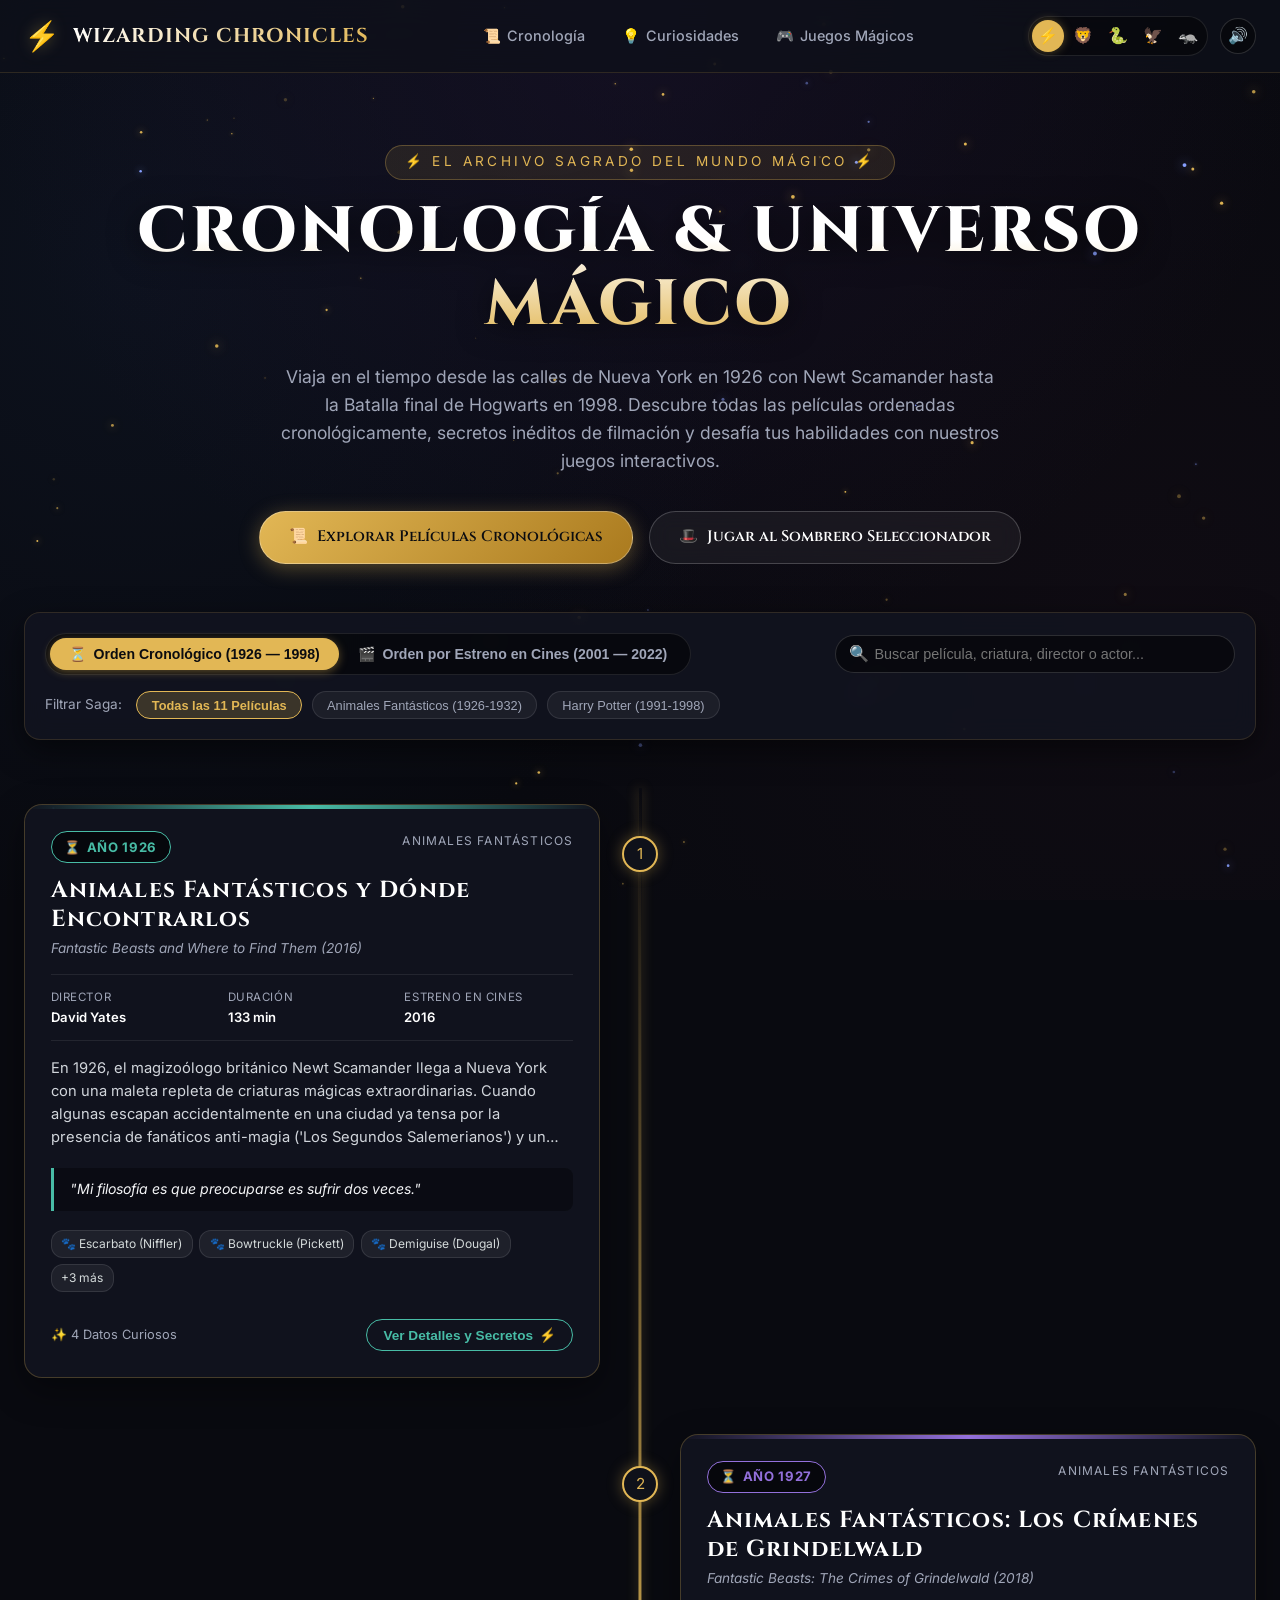
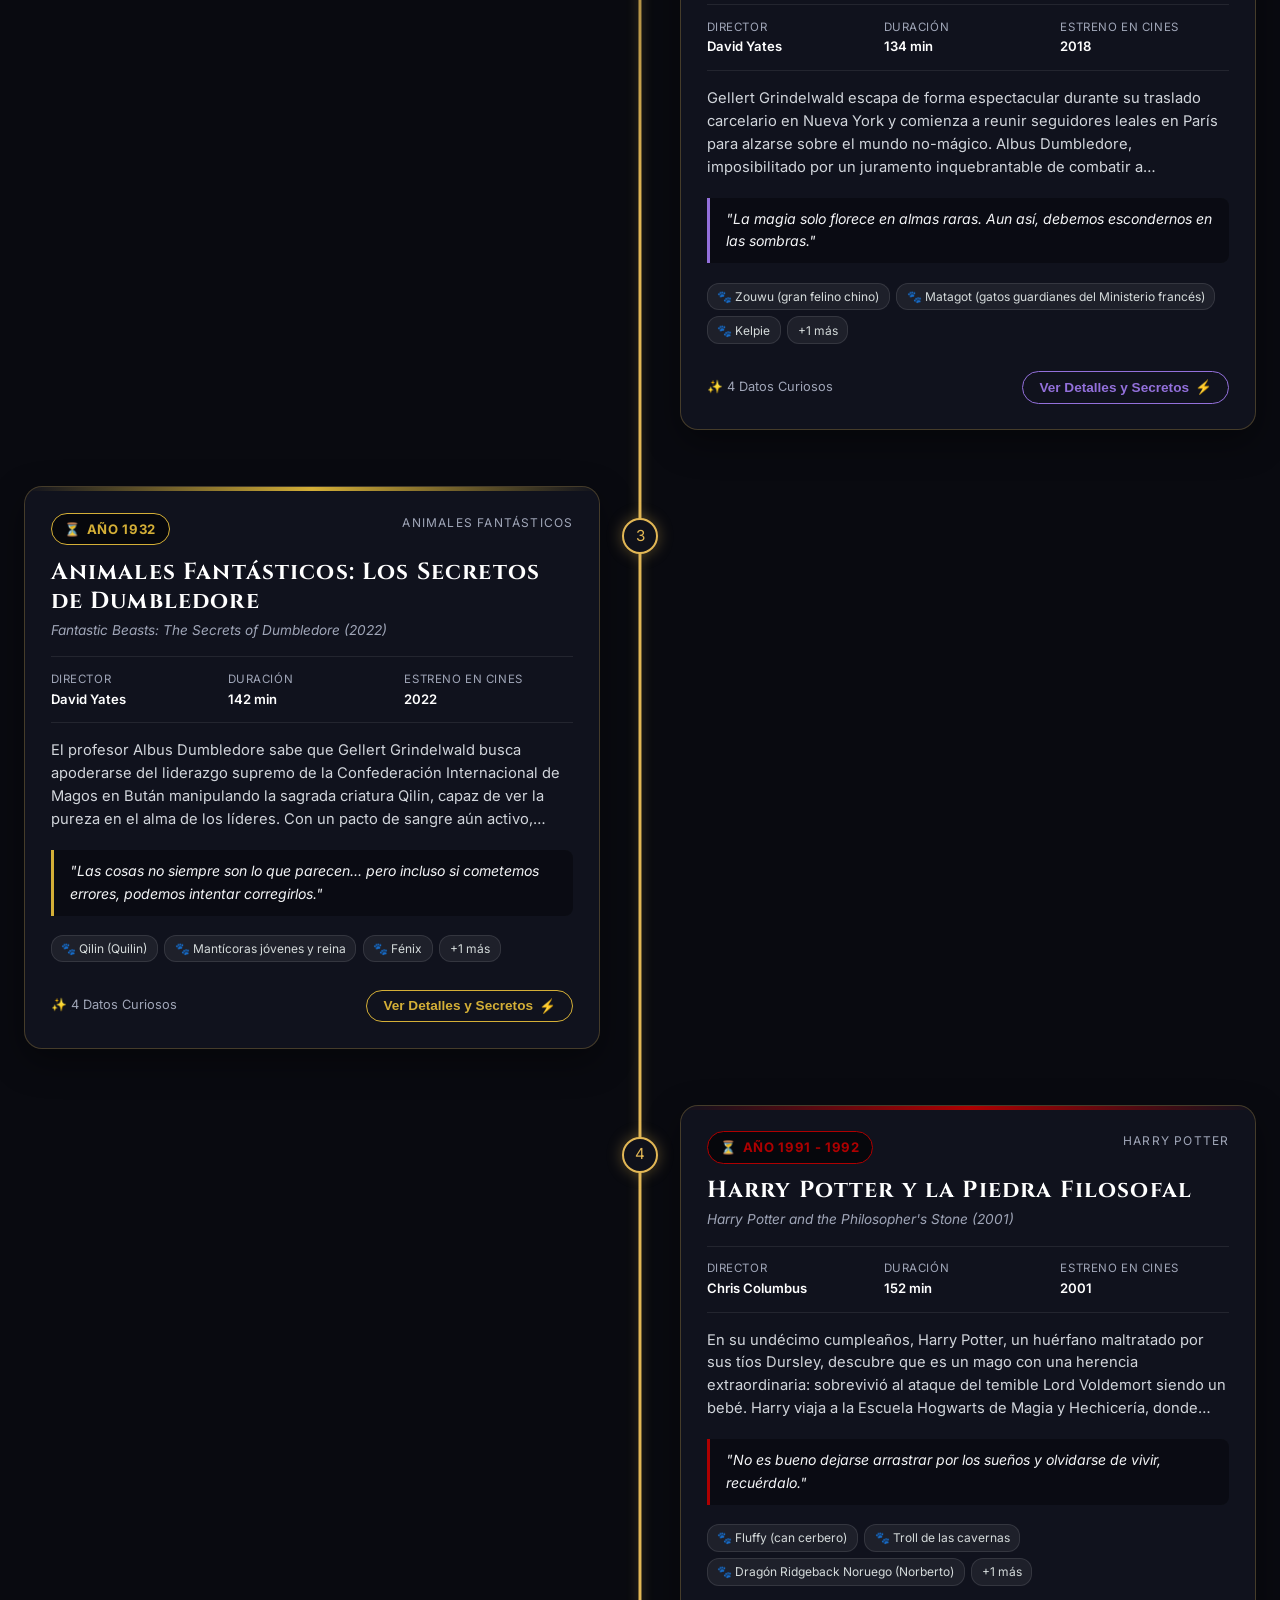
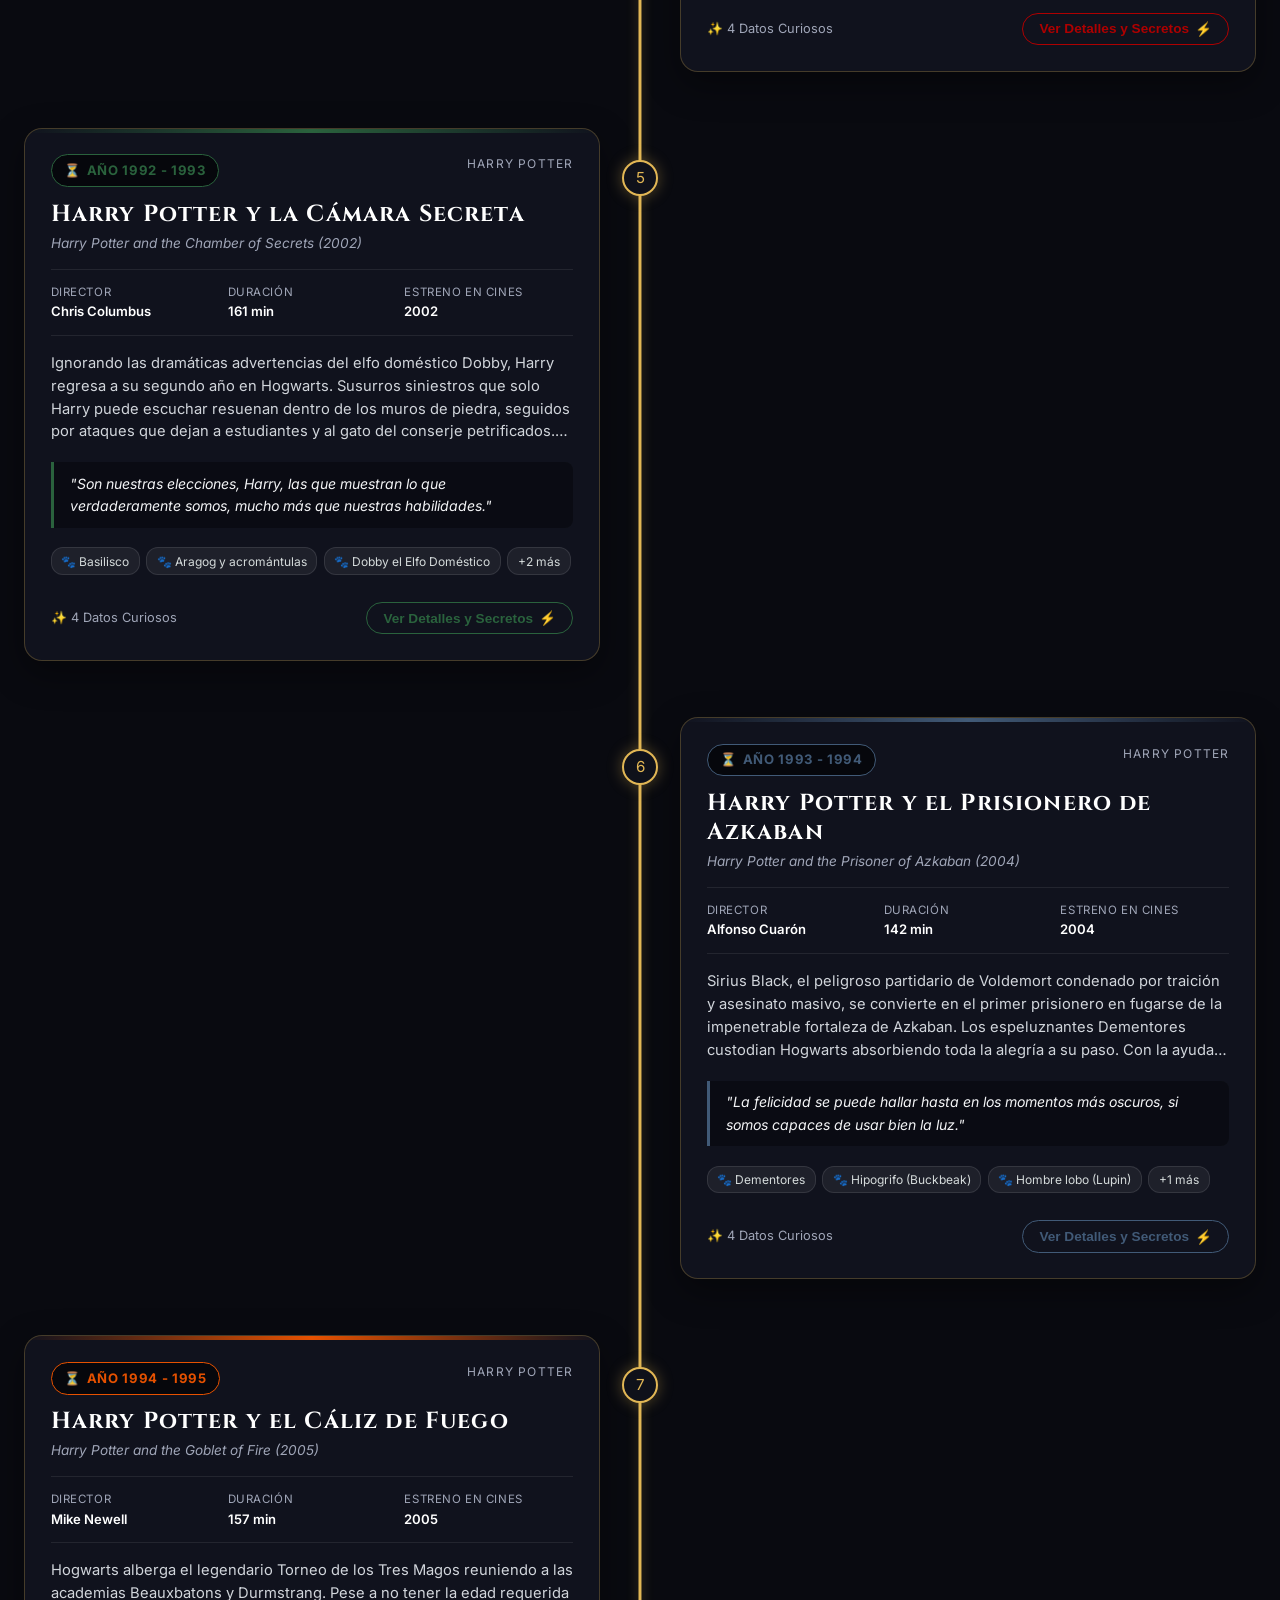
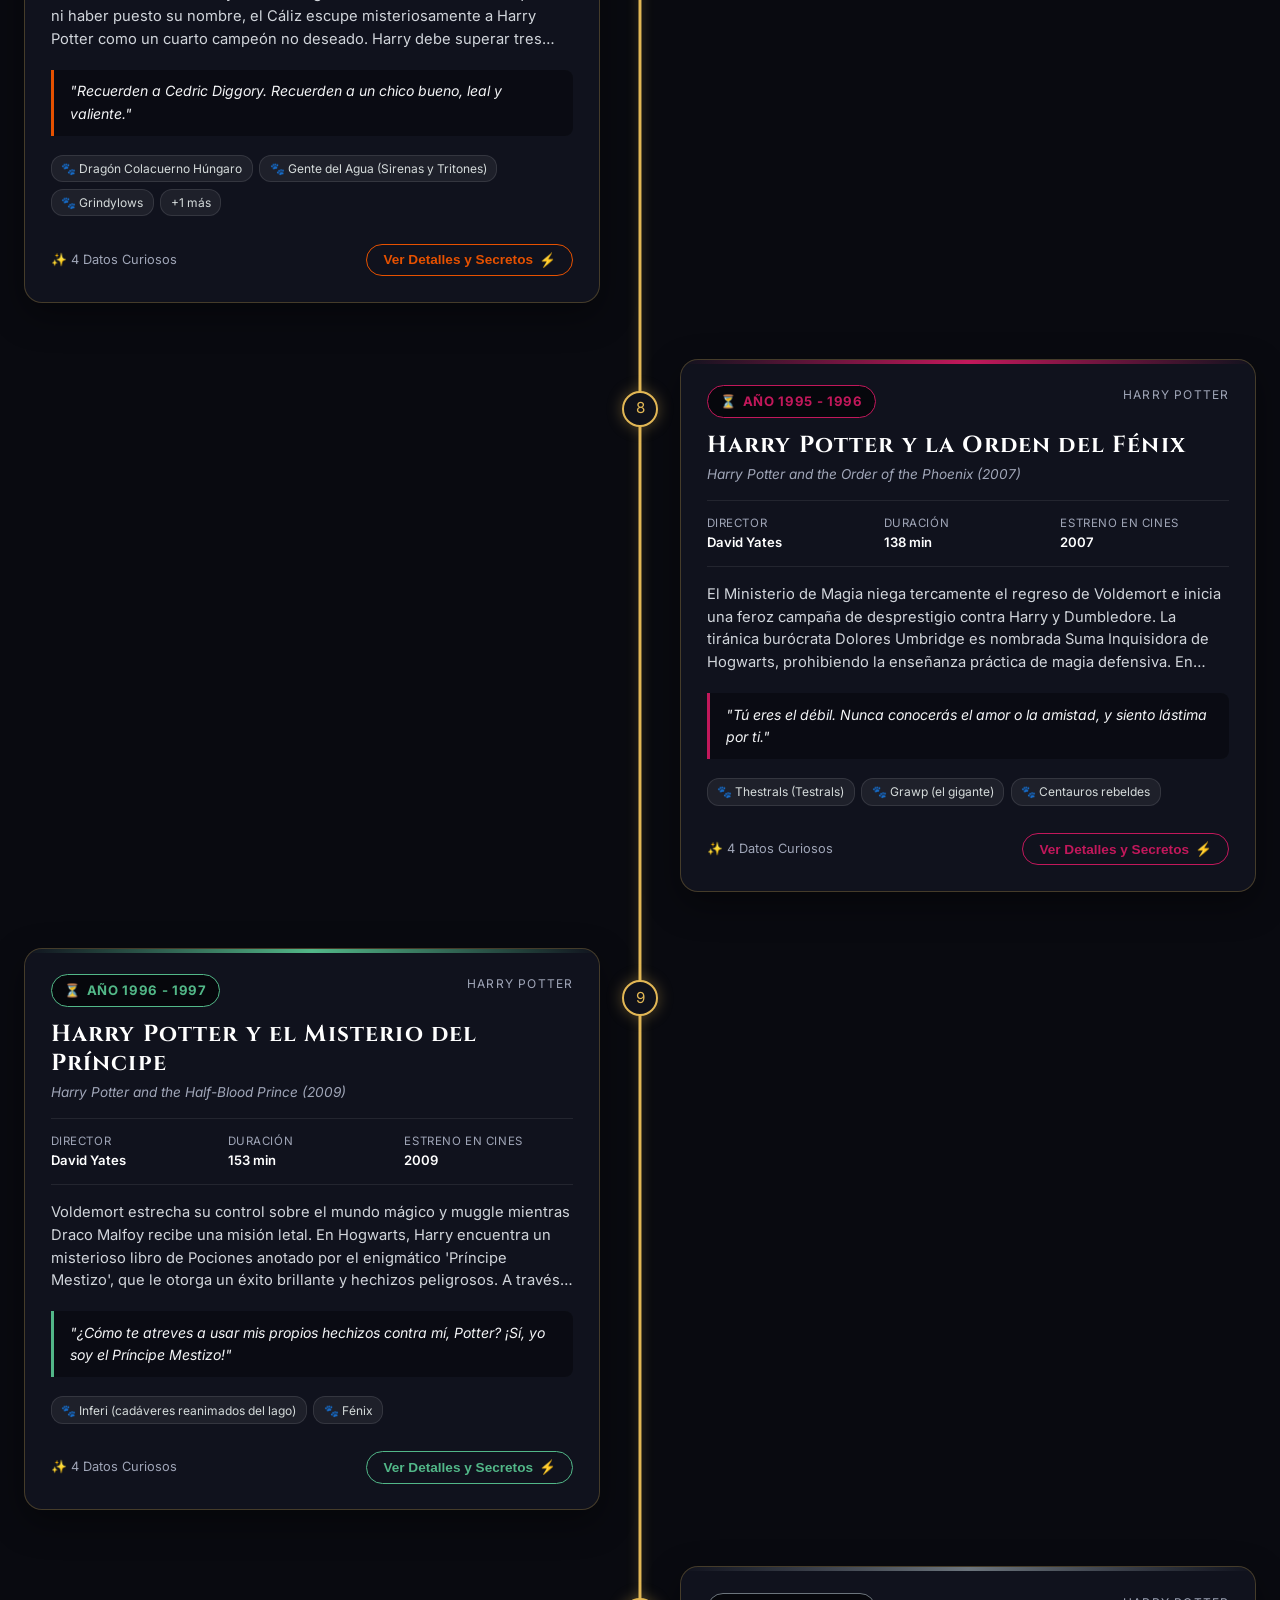
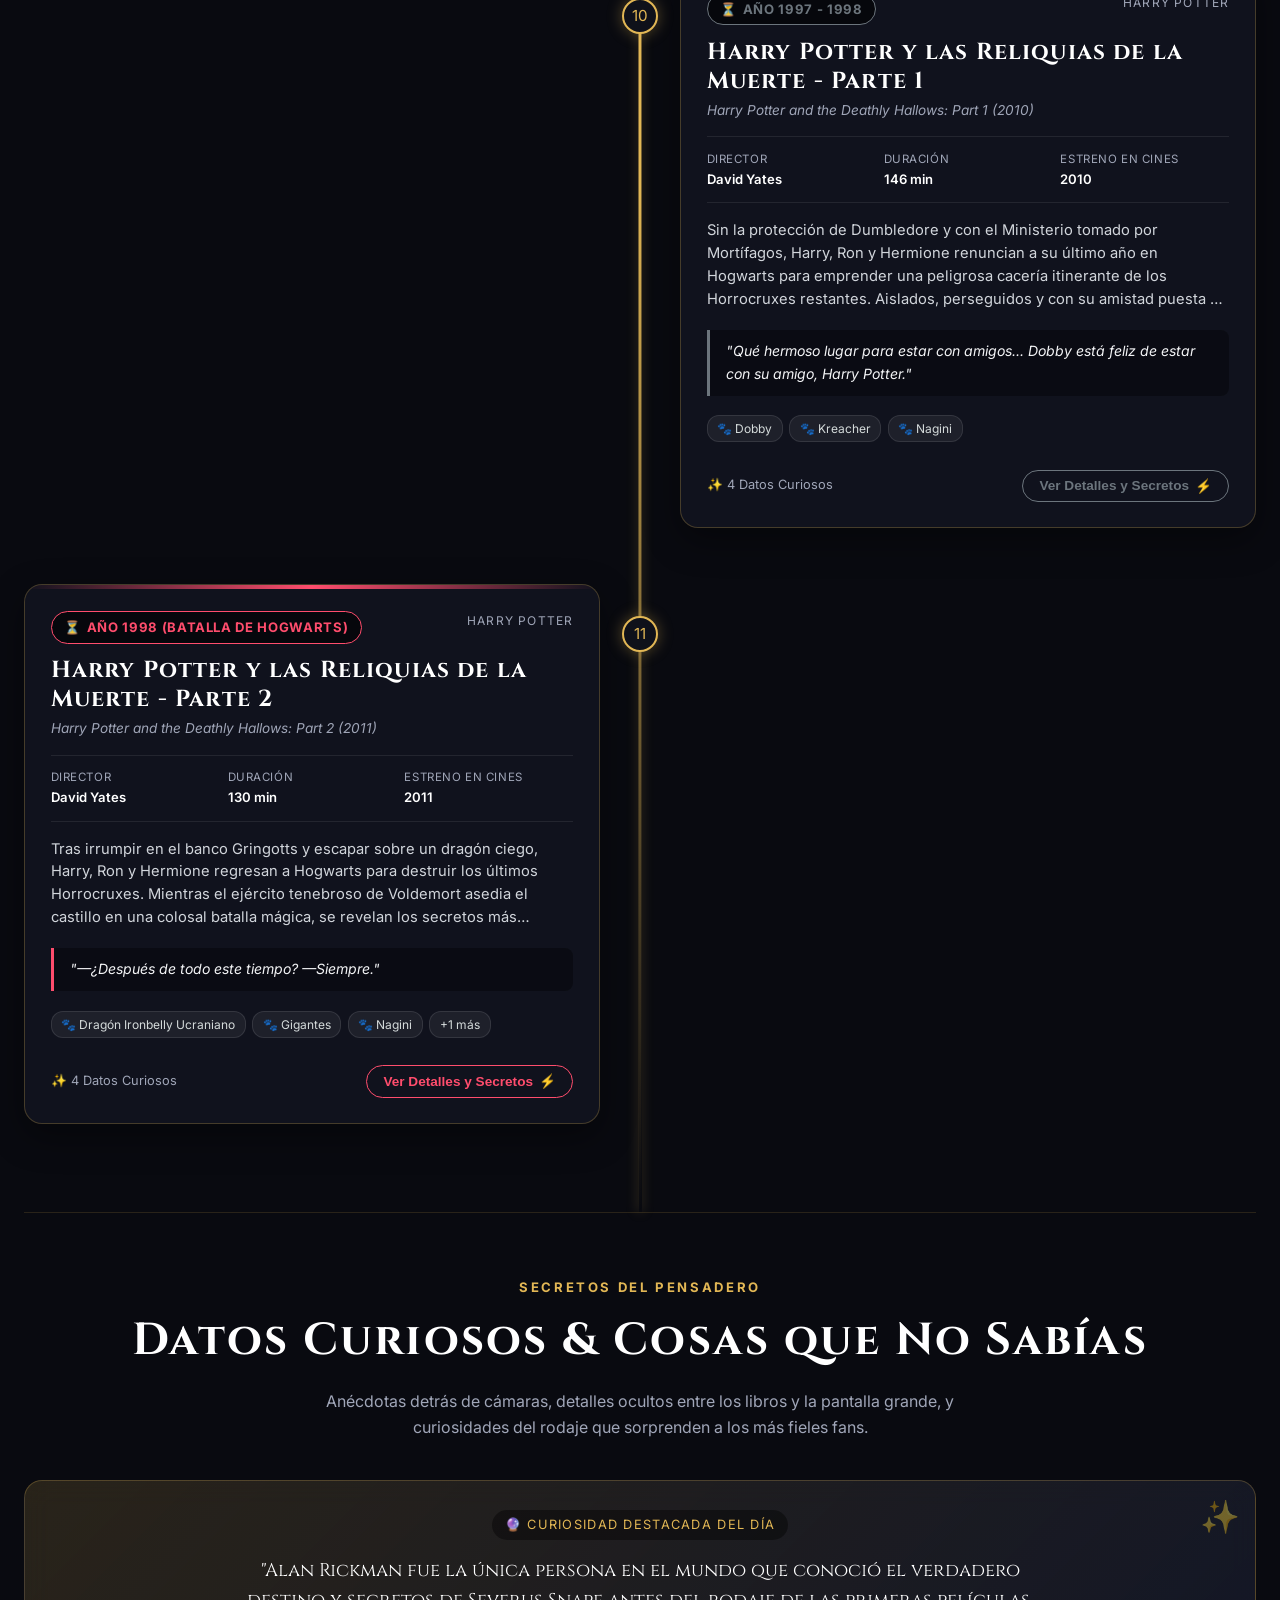
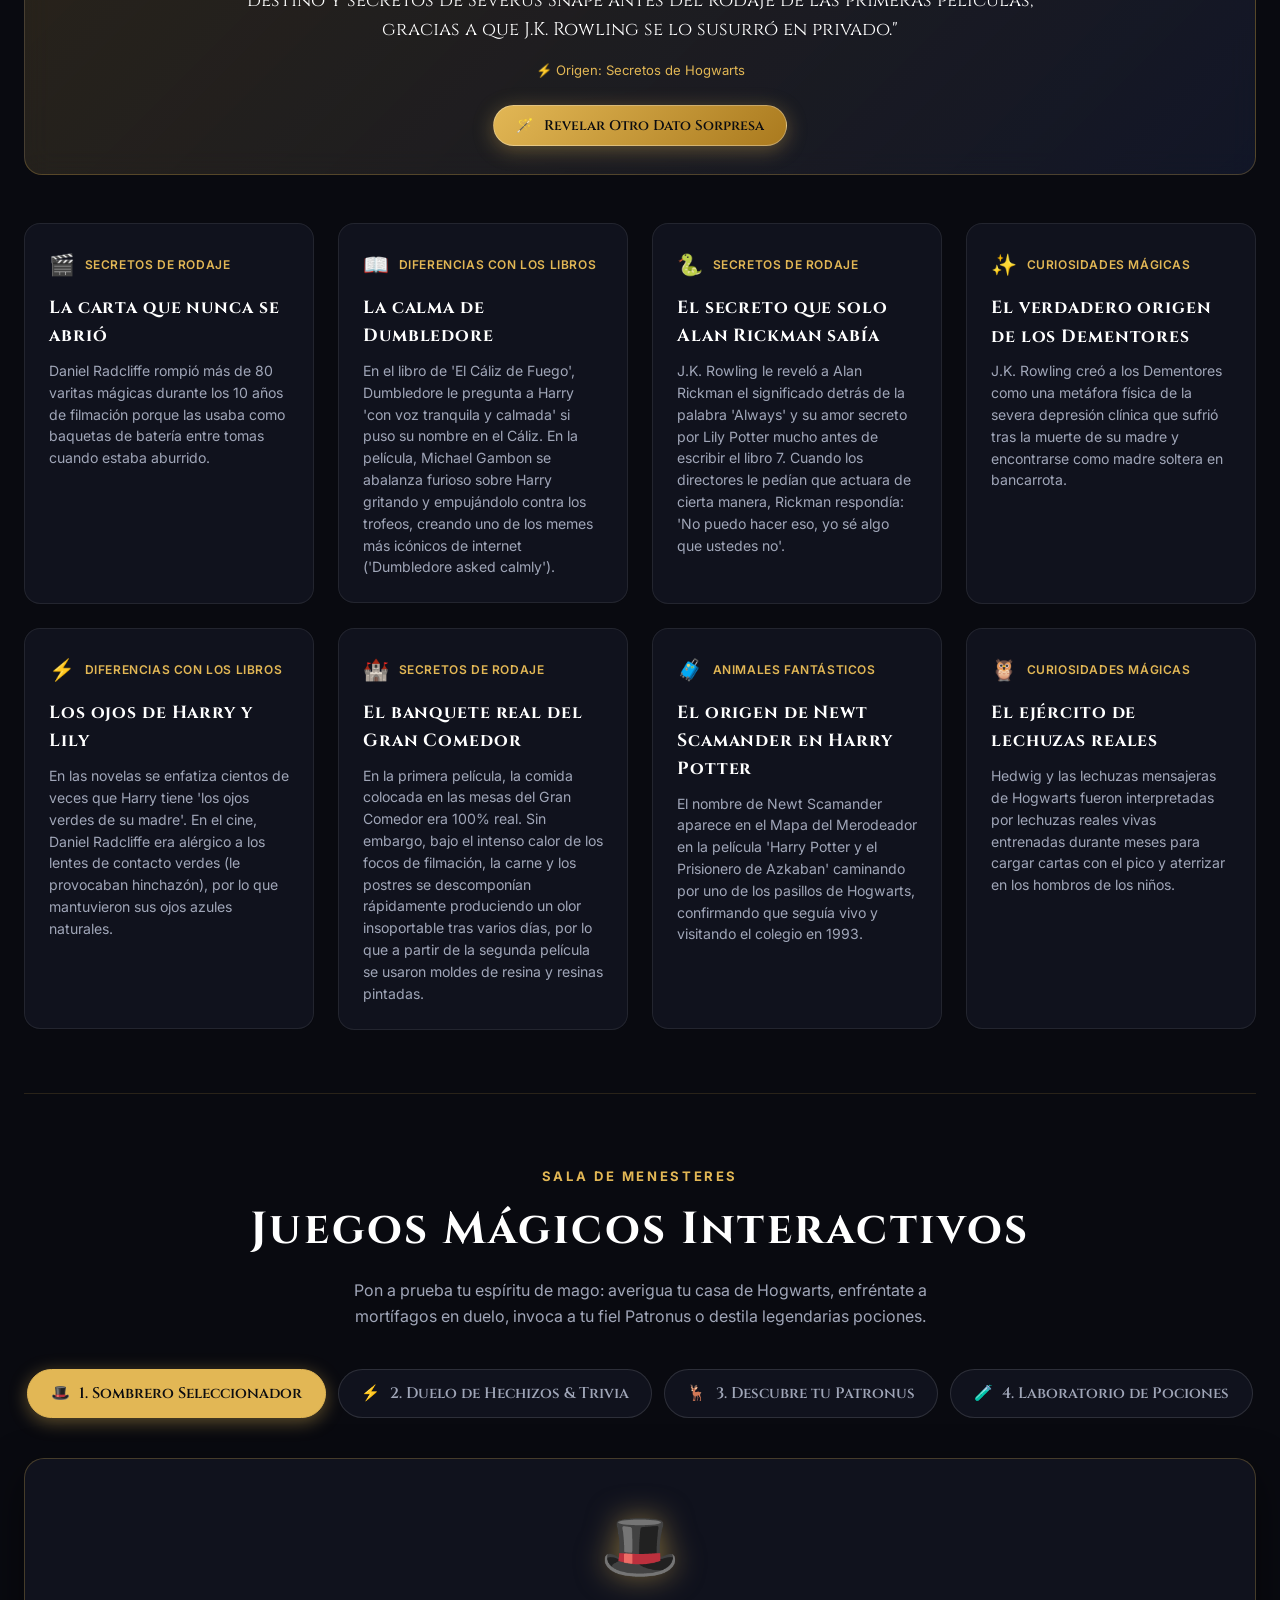
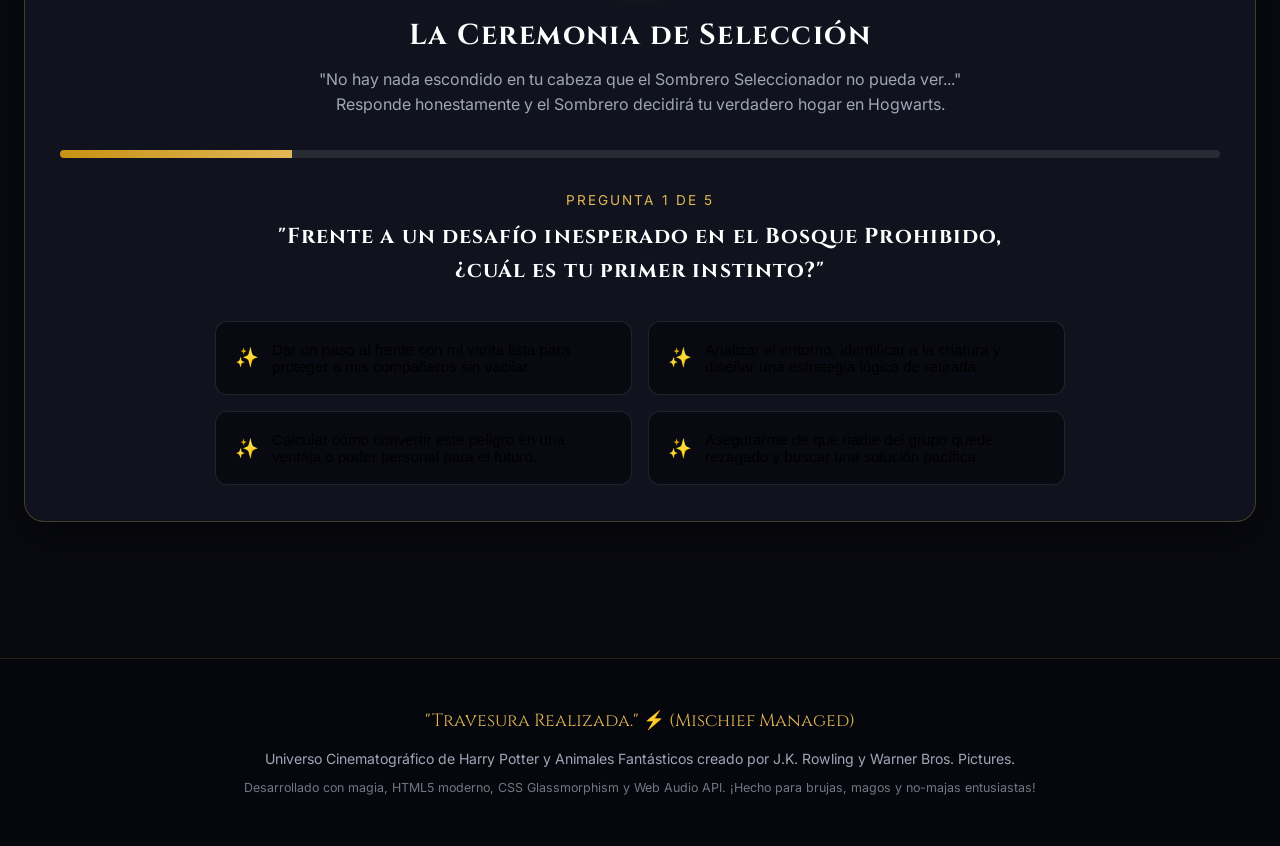
==== commit 99a8fcb2: "Fix DOCTYPE declaration in index.html Corrected DOCTYPE declaration in HTML file." ====
--- a/index.html.html
+++ b/index.html.html
@@ -1,4 +1,4 @@
-<!DOCTYPE html>
+<!DOCTYPE>
 <html lang="es">
 <head>
   <meta charset="UTF-8">
